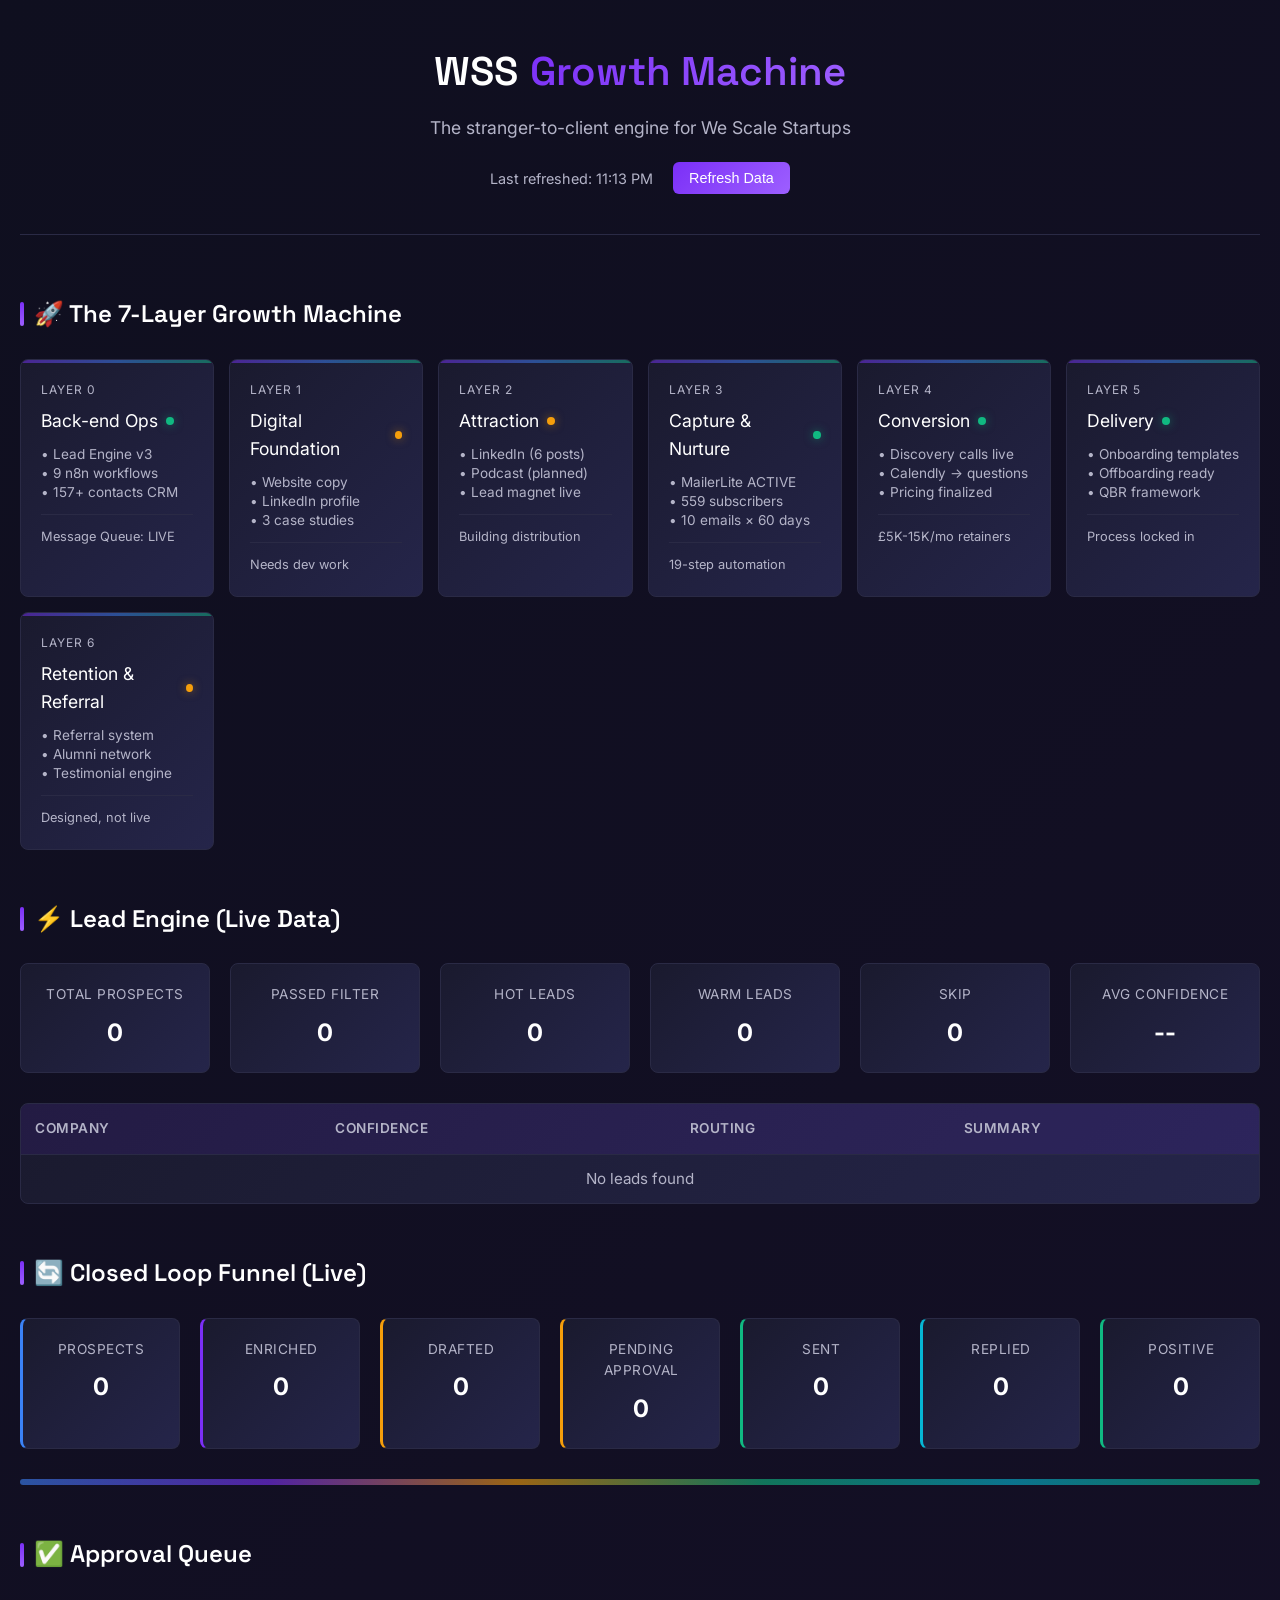
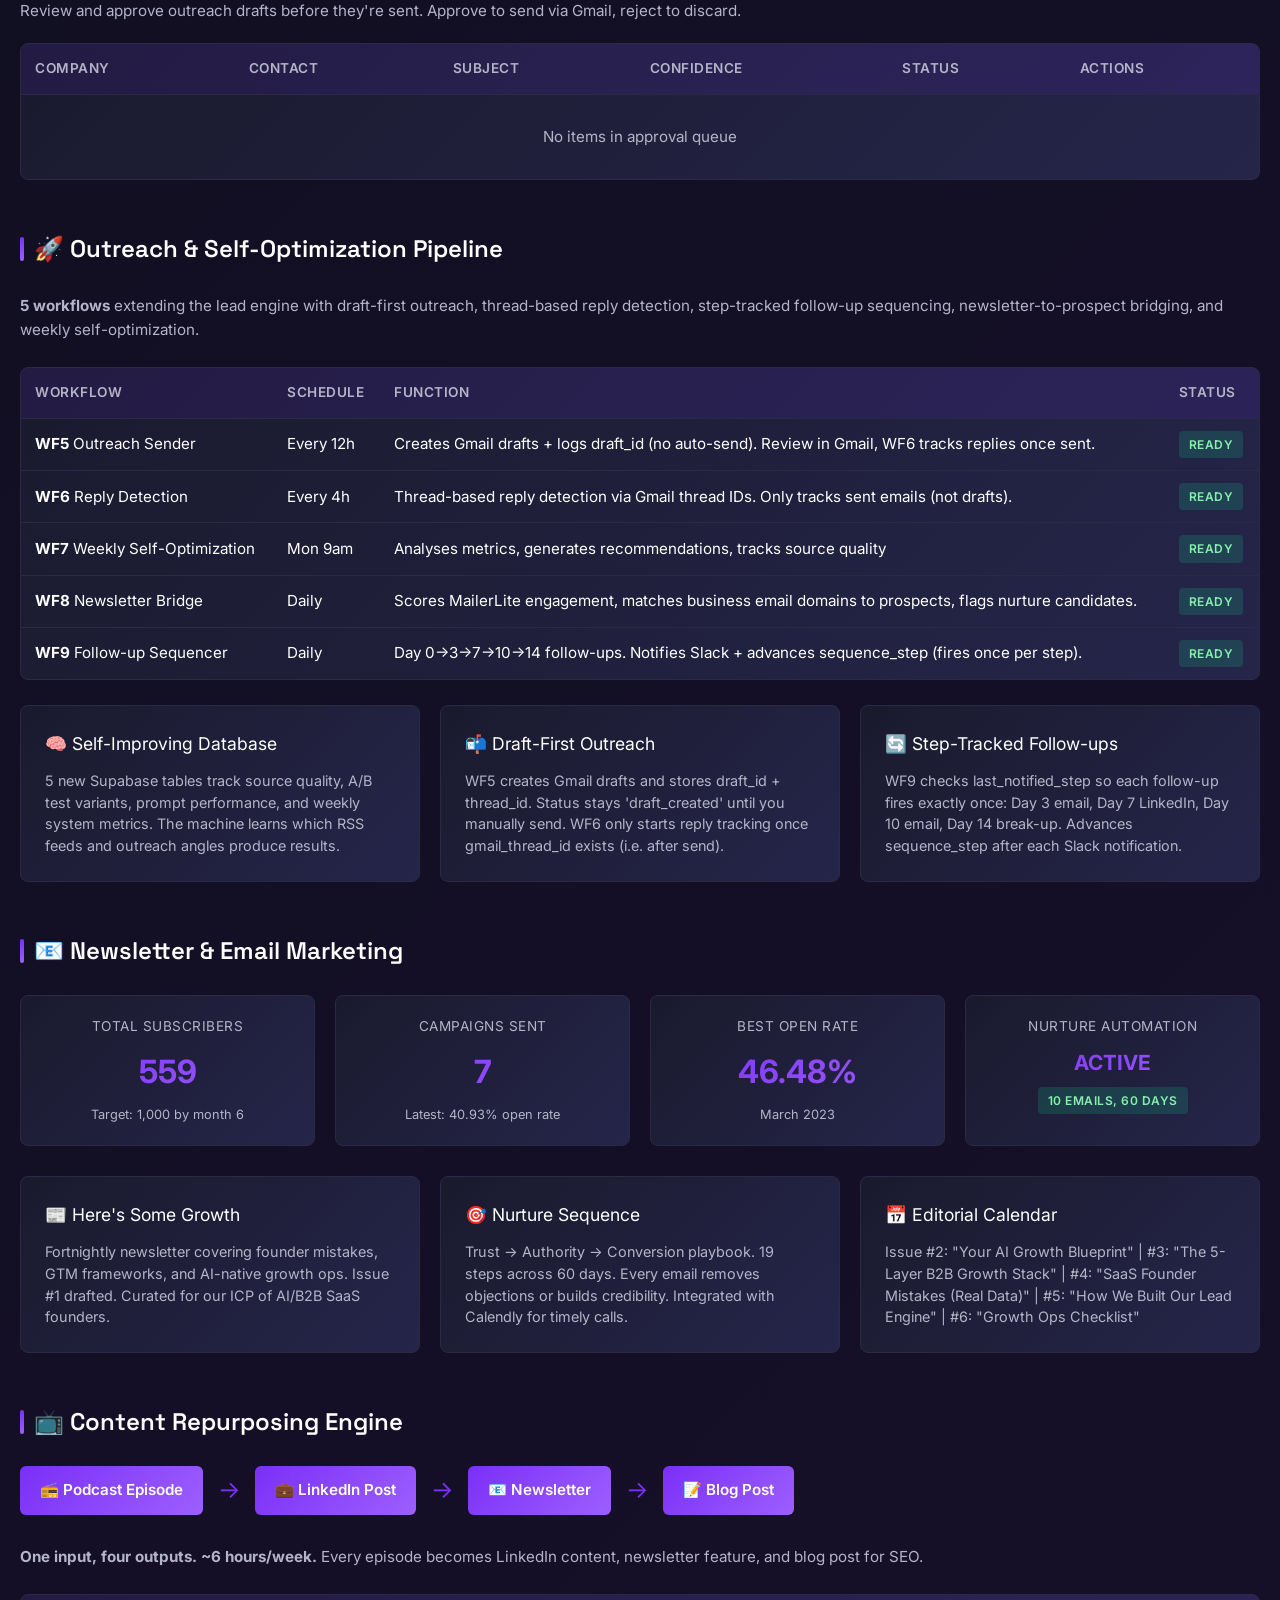
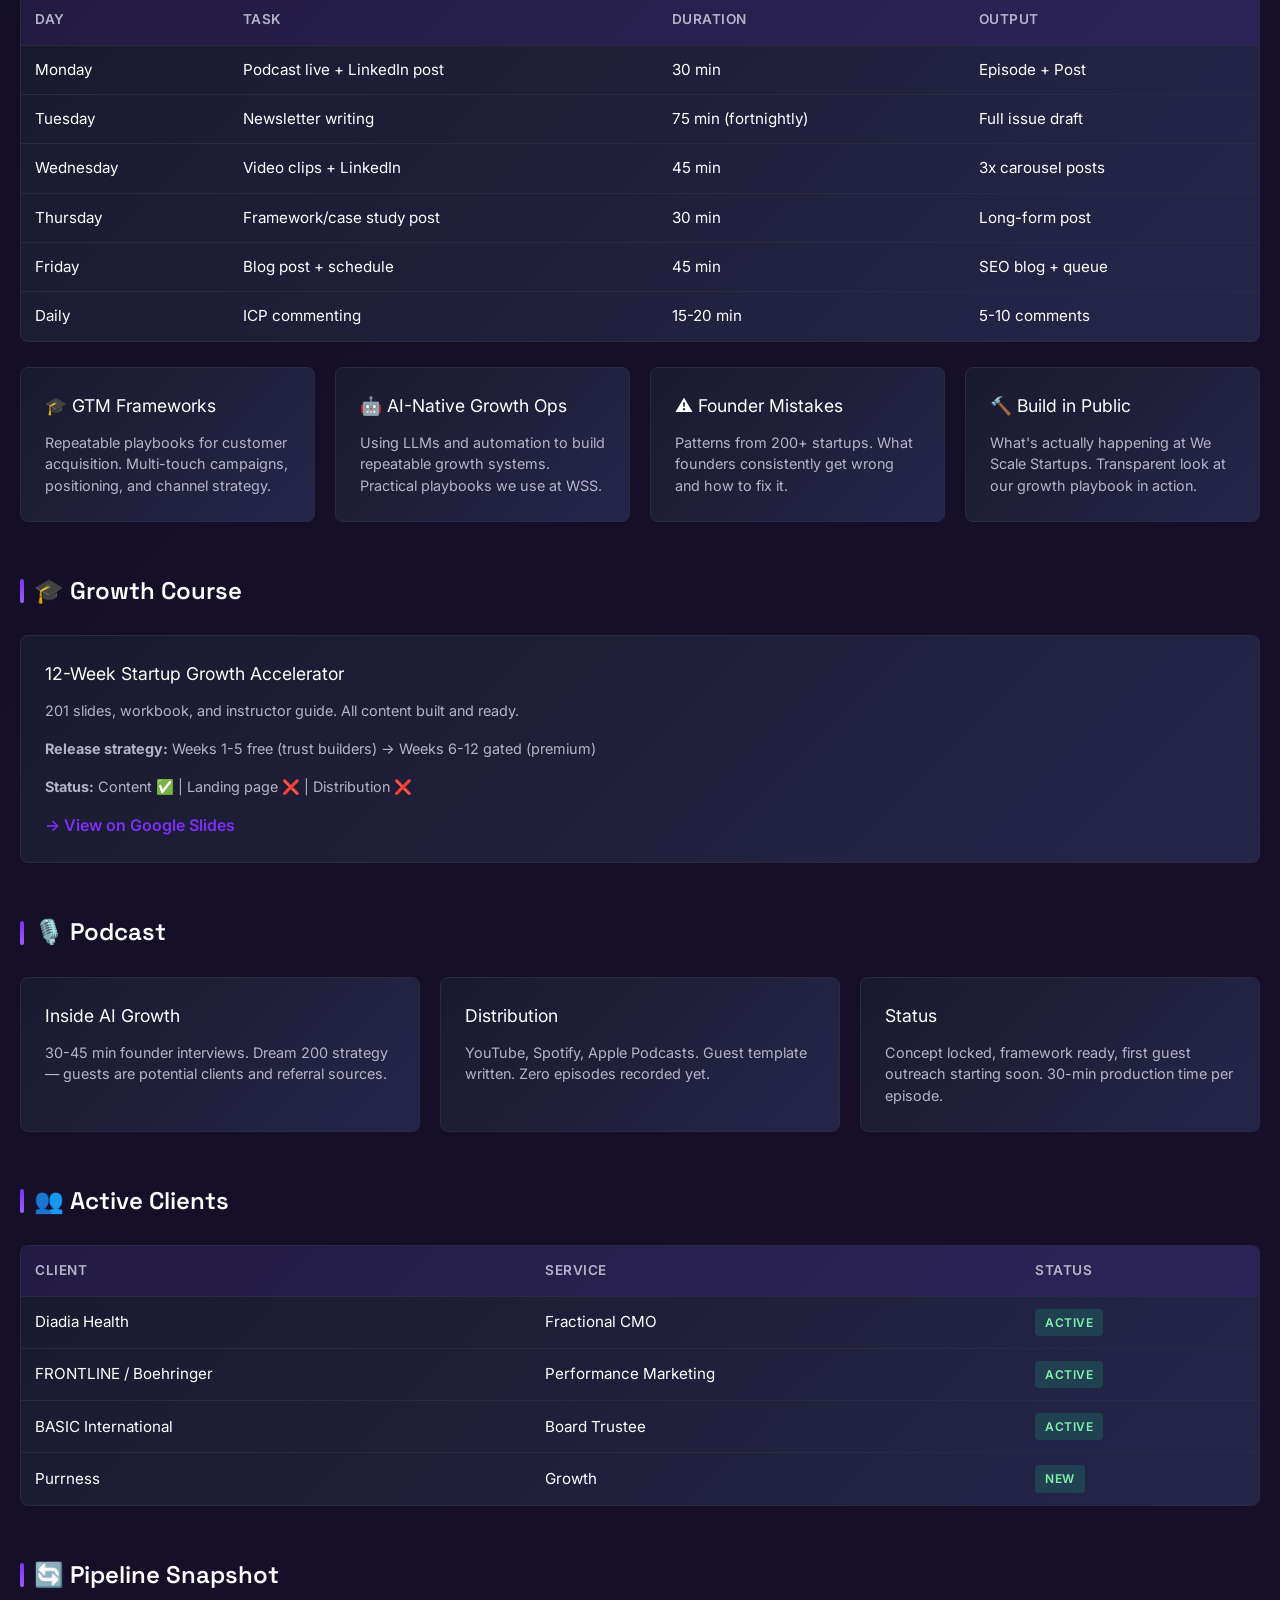
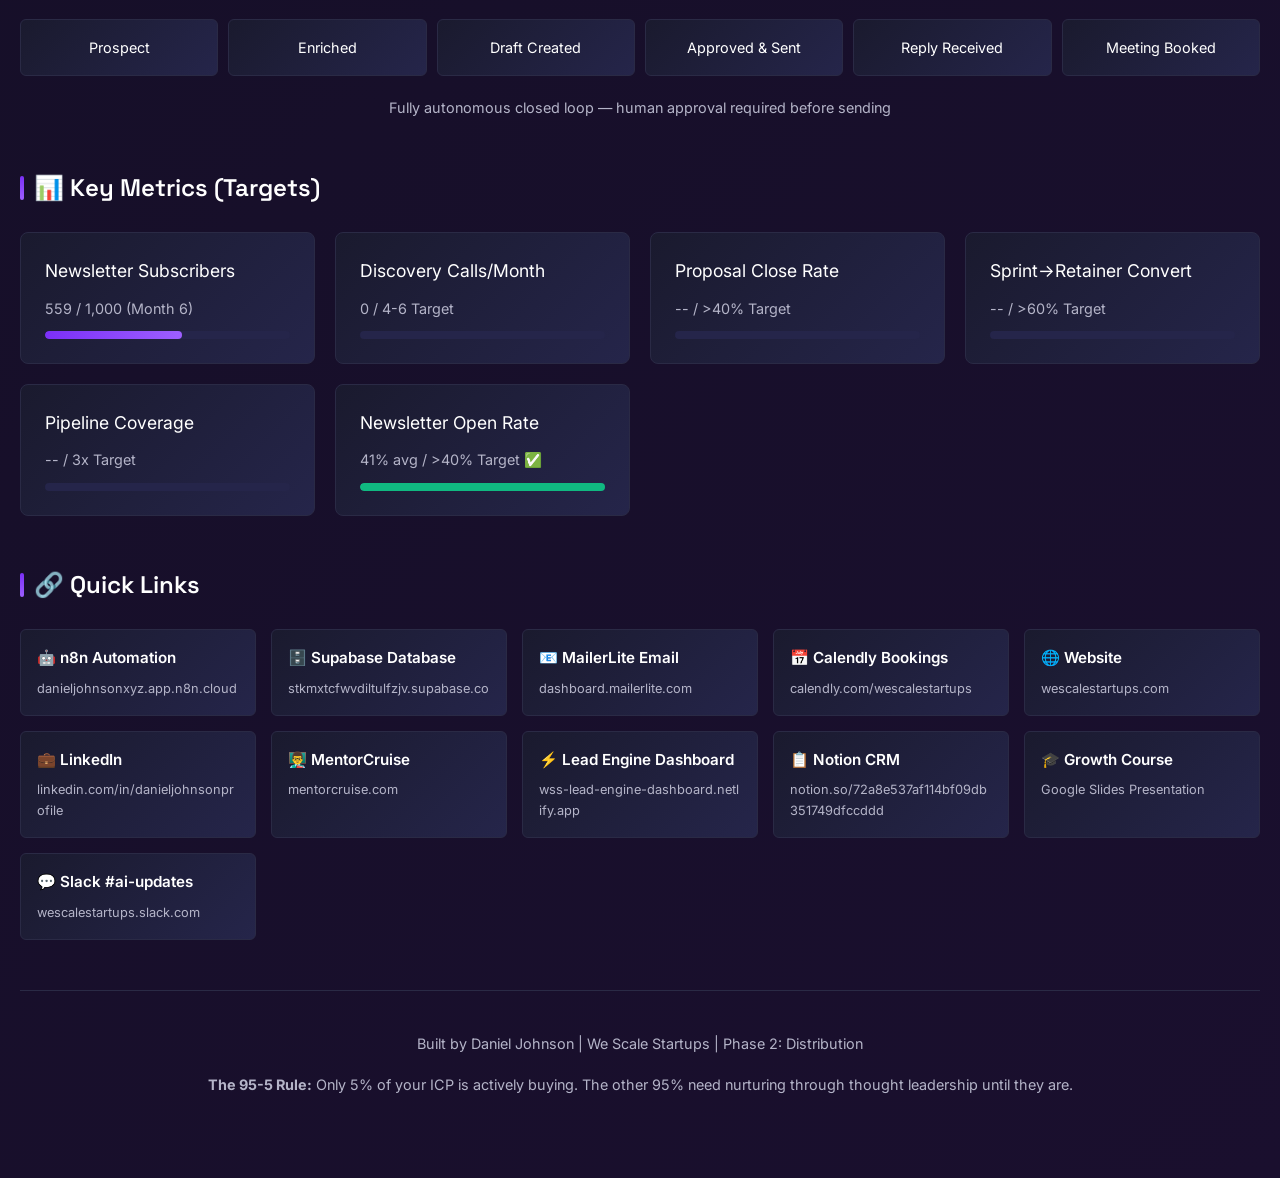
==== wss-growth-machine.html @ 8be6c5e7 "Add closed-loop funnel: approval queue, contact model, reply scoring - New Supabase tables: contacts" ====
<!DOCTYPE html>
<html lang="en">
<head>
    <meta charset="UTF-8">
    <meta name="viewport" content="width=device-width, initial-scale=1.0">
    <title>WSS Growth Machine — Command Center</title>
    <link href="https://fonts.googleapis.com/css2?family=Inter:wght@400;500;600;700&family=Space+Grotesk:wght@500;600;700&display=swap" rel="stylesheet">
    <style>
        * {
            margin: 0;
            padding: 0;
            box-sizing: border-box;
        }

        :root {
            --primary: #7B2FF7;
            --primary-light: #9D5FFF;
            --primary-dark: #5A1FB8;
            --bg-dark: #0F0F1F;
            --bg-secondary: #1A1A2E;
            --bg-tertiary: #25254A;
            --text-primary: #FFFFFF;
            --text-secondary: #B4B4C8;
            --border: #2A2A45;
            --success: #10B981;
            --warning: #F59E0B;
            --error: #EF4444;
            --accent-blue: #3B82F6;
            --accent-emerald: #10B981;
            --accent-cyan: #06B6D4;
        }

        body {
            font-family: 'Inter', sans-serif;
            background: linear-gradient(135deg, var(--bg-dark) 0%, #1a0f2e 100%);
            color: var(--text-primary);
            line-height: 1.6;
            min-height: 100vh;
        }

        h1, h2, h3, h4, h5, h6 {
            font-family: 'Space Grotesk', sans-serif;
            font-weight: 600;
        }

        .container {
            max-width: 1600px;
            margin: 0 auto;
            padding: 40px 20px;
        }

        /* Header */
        .header {
            text-align: center;
            margin-bottom: 60px;
            padding-bottom: 40px;
            border-bottom: 1px solid var(--border);
        }

        .header-title {
            font-size: 2.5rem;
            margin-bottom: 10px;
            display: flex;
            align-items: center;
            justify-content: center;
            gap: 12px;
        }

        .header-title-main {
            color: var(--text-primary);
        }

        .header-title-growth {
            background: linear-gradient(135deg, var(--primary) 0%, var(--primary-light) 100%);
            -webkit-background-clip: text;
            -webkit-text-fill-color: transparent;
            background-clip: text;
            animation: gradientShift 6s ease-in-out infinite;
        }

        @keyframes gradientShift {
            0%, 100% { filter: hue-rotate(0deg); }
            50% { filter: hue-rotate(10deg); }
        }

        .header-subtitle {
            font-size: 1.1rem;
            color: var(--text-secondary);
            margin-bottom: 20px;
        }

        .header-controls {
            display: flex;
            justify-content: center;
            align-items: center;
            gap: 20px;
            font-size: 0.9rem;
        }

        .refresh-timestamp {
            color: var(--text-secondary);
        }

        .refresh-btn {
            background: linear-gradient(135deg, var(--primary) 0%, var(--primary-light) 100%);
            color: white;
            border: none;
            padding: 8px 16px;
            border-radius: 6px;
            cursor: pointer;
            font-size: 0.9rem;
            font-weight: 500;
            transition: all 0.3s ease;
        }

        .refresh-btn:hover {
            transform: translateY(-2px);
            box-shadow: 0 8px 16px rgba(123, 47, 247, 0.3);
        }

        .refresh-btn:disabled {
            opacity: 0.5;
            cursor: not-allowed;
        }

        /* Loader */
        .loader {
            display: inline-block;
            width: 12px;
            height: 12px;
            border: 2px solid var(--primary);
            border-radius: 50%;
            border-top-color: transparent;
            animation: spin 0.8s linear infinite;
        }

        @keyframes spin {
            to { transform: rotate(360deg); }
        }

        /* Sections */
        .section {
            margin-bottom: 50px;
        }

        .section-title {
            font-size: 1.5rem;
            margin-bottom: 25px;
            color: var(--text-primary);
            display: flex;
            align-items: center;
            gap: 10px;
        }

        .section-title::before {
            content: '';
            width: 4px;
            height: 24px;
            background: linear-gradient(180deg, var(--primary) 0%, var(--primary-light) 100%);
            border-radius: 2px;
        }

        /* User Journey */
        .journey-container {
            display: grid;
            grid-template-columns: repeat(auto-fit, minmax(180px, 1fr));
            gap: 15px;
            margin-bottom: 30px;
        }

        .journey-node {
            background: linear-gradient(135deg, var(--bg-secondary) 0%, var(--bg-tertiary) 100%);
            border: 1px solid var(--border);
            border-radius: 8px;
            padding: 20px;
            position: relative;
            transition: all 0.3s ease;
            overflow: hidden;
        }

        .journey-node::before {
            content: '';
            position: absolute;
            top: 0;
            left: 0;
            right: 0;
            height: 3px;
            background: linear-gradient(90deg, var(--primary), var(--accent-blue), var(--accent-emerald));
            opacity: 0.5;
        }

        .journey-node:hover {
            border-color: var(--primary);
            transform: translateY(-4px);
            box-shadow: 0 12px 24px rgba(123, 47, 247, 0.15);
        }

        .journey-layer {
            font-size: 0.75rem;
            color: var(--text-secondary);
            text-transform: uppercase;
            letter-spacing: 1px;
            margin-bottom: 8px;
        }

        .journey-title {
            font-size: 1.1rem;
            margin-bottom: 10px;
            display: flex;
            align-items: center;
            gap: 8px;
        }

        .status-dot {
            width: 8px;
            height: 8px;
            border-radius: 50%;
            animation: pulse 2s ease-in-out infinite;
        }

        .status-dot.green {
            background: var(--success);
            box-shadow: 0 0 10px rgba(16, 185, 129, 0.5);
        }

        .status-dot.yellow {
            background: var(--warning);
            box-shadow: 0 0 10px rgba(245, 158, 11, 0.5);
        }

        .status-dot.red {
            background: var(--error);
            box-shadow: 0 0 10px rgba(239, 68, 68, 0.5);
        }

        @keyframes pulse {
            0%, 100% { opacity: 1; }
            50% { opacity: 0.7; }
        }

        .journey-components {
            font-size: 0.85rem;
            color: var(--text-secondary);
            line-height: 1.4;
        }

        .journey-status {
            font-size: 0.8rem;
            color: var(--text-secondary);
            margin-top: 12px;
            padding-top: 12px;
            border-top: 1px solid var(--border);
        }

        /* Data Grid */
        .data-grid {
            display: grid;
            grid-template-columns: repeat(auto-fit, minmax(180px, 1fr));
            gap: 20px;
            margin-bottom: 30px;
        }

        .data-card {
            background: linear-gradient(135deg, var(--bg-secondary) 0%, var(--bg-tertiary) 100%);
            border: 1px solid var(--border);
            border-radius: 8px;
            padding: 20px;
            text-align: center;
            transition: all 0.3s ease;
        }

        .data-card:hover {
            border-color: var(--primary);
            transform: translateY(-4px);
        }

        .data-label {
            font-size: 0.85rem;
            color: var(--text-secondary);
            text-transform: uppercase;
            letter-spacing: 0.5px;
            margin-bottom: 8px;
        }

        .data-value {
            font-size: 2rem;
            font-weight: 700;
            background: linear-gradient(135deg, var(--primary) 0%, var(--primary-light) 100%);
            -webkit-background-clip: text;
            -webkit-text-fill-color: transparent;
            background-clip: text;
        }

        .data-value.loading {
            -webkit-text-fill-color: unset;
            background: none;
            font-size: 1.5rem;
        }

        .data-subtext {
            font-size: 0.8rem;
            color: var(--text-secondary);
            margin-top: 8px;
        }

        /* Tables */
        .table-wrapper {
            background: linear-gradient(135deg, var(--bg-secondary) 0%, var(--bg-tertiary) 100%);
            border: 1px solid var(--border);
            border-radius: 8px;
            overflow: hidden;
        }

        table {
            width: 100%;
            border-collapse: collapse;
        }

        th {
            background: rgba(123, 47, 247, 0.1);
            padding: 14px;
            text-align: left;
            font-weight: 600;
            font-size: 0.85rem;
            text-transform: uppercase;
            letter-spacing: 0.5px;
            color: var(--text-secondary);
            border-bottom: 1px solid var(--border);
        }

        td {
            padding: 12px 14px;
            border-bottom: 1px solid var(--border);
            font-size: 0.95rem;
        }

        tr:last-child td {
            border-bottom: none;
        }

        tr:hover {
            background: rgba(123, 47, 247, 0.05);
        }

        .badge {
            display: inline-block;
            padding: 4px 10px;
            border-radius: 4px;
            font-size: 0.75rem;
            font-weight: 600;
            text-transform: uppercase;
            letter-spacing: 0.5px;
        }

        .badge.hot {
            background: rgba(239, 68, 68, 0.2);
            color: #FCA5A5;
        }

        .badge.warm {
            background: rgba(245, 158, 11, 0.2);
            color: #FDE047;
        }

        .badge.skip {
            background: rgba(107, 114, 128, 0.2);
            color: #D1D5DB;
        }

        .badge.active {
            background: rgba(16, 185, 129, 0.2);
            color: #86EFAC;
        }

        /* Cards Grid */
        .cards-grid {
            display: grid;
            grid-template-columns: repeat(auto-fit, minmax(240px, 1fr));
            gap: 20px;
        }

        .card {
            background: linear-gradient(135deg, var(--bg-secondary) 0%, var(--bg-tertiary) 100%);
            border: 1px solid var(--border);
            border-radius: 8px;
            padding: 24px;
            transition: all 0.3s ease;
        }

        .card:hover {
            border-color: var(--primary);
            transform: translateY(-4px);
            box-shadow: 0 12px 24px rgba(123, 47, 247, 0.15);
        }

        .card-title {
            font-size: 1.1rem;
            margin-bottom: 12px;
            color: var(--text-primary);
        }

        .card-description {
            font-size: 0.9rem;
            color: var(--text-secondary);
            line-height: 1.5;
        }

        /* Content Repurposing */
        .repurpose-flow {
            display: flex;
            align-items: center;
            gap: 15px;
            margin-bottom: 30px;
            flex-wrap: wrap;
        }

        .flow-item {
            background: linear-gradient(135deg, var(--primary) 0%, var(--primary-light) 100%);
            color: white;
            padding: 12px 20px;
            border-radius: 6px;
            font-weight: 600;
            font-size: 0.95rem;
        }

        .flow-arrow {
            font-size: 1.5rem;
            color: var(--primary);
        }

        /* Progress Bar */
        .progress-bar {
            width: 100%;
            height: 8px;
            background: var(--bg-tertiary);
            border-radius: 4px;
            overflow: hidden;
            margin-top: 8px;
        }

        .progress-fill {
            height: 100%;
            background: linear-gradient(90deg, var(--primary) 0%, var(--primary-light) 100%);
            transition: width 0.3s ease;
            border-radius: 4px;
        }

        /* Pipeline */
        .pipeline {
            display: flex;
            gap: 10px;
            flex-wrap: wrap;
        }

        .pipeline-stage {
            flex: 1;
            min-width: 120px;
            background: linear-gradient(135deg, var(--bg-secondary) 0%, var(--bg-tertiary) 100%);
            border: 1px solid var(--border);
            border-radius: 6px;
            padding: 16px 12px;
            text-align: center;
            font-size: 0.9rem;
        }

        .pipeline-stage.empty {
            color: var(--text-secondary);
        }

        .pipeline-stage.active {
            border-color: var(--primary);
            background: linear-gradient(135deg, rgba(123, 47, 247, 0.1) 0%, rgba(157, 95, 255, 0.05) 100%);
        }

        /* Links Grid */
        .links-grid {
            display: grid;
            grid-template-columns: repeat(auto-fit, minmax(200px, 1fr));
            gap: 15px;
        }

        .link-card {
            background: linear-gradient(135deg, var(--bg-secondary) 0%, var(--bg-tertiary) 100%);
            border: 1px solid var(--border);
            border-radius: 6px;
            padding: 16px;
            text-decoration: none;
            color: var(--text-primary);
            transition: all 0.3s ease;
            display: flex;
            flex-direction: column;
            gap: 8px;
        }

        .link-card:hover {
            border-color: var(--primary);
            transform: translateY(-2px);
            box-shadow: 0 8px 16px rgba(123, 47, 247, 0.15);
        }

        .link-title {
            font-weight: 600;
            font-size: 0.95rem;
            color: var(--text-primary);
        }

        .link-url {
            font-size: 0.8rem;
            color: var(--text-secondary);
            word-break: break-all;
        }

        /* Footer */
        .footer {
            text-align: center;
            padding: 40px 20px;
            border-top: 1px solid var(--border);
            color: var(--text-secondary);
            font-size: 0.9rem;
            line-height: 1.8;
        }

        /* Responsive */
        @media (max-width: 768px) {
            .header-title {
                font-size: 1.8rem;
                flex-direction: column;
            }

            .journey-container {
                grid-template-columns: repeat(2, 1fr);
            }

            .header-controls {
                flex-direction: column;
                gap: 10px;
            }
        }

        /* Print */
        @media print {
            body {
                background: white;
                color: #000;
            }

            .refresh-btn {
                display: none;
            }

            .journey-node, .data-card, .card, .link-card, .table-wrapper {
                break-inside: avoid;
            }
        }
    </style>
</head>
<body>
    <div class="container">
        <!-- Header -->
        <div class="header">
            <h1 class="header-title">
                <span class="header-title-main">WSS</span>
                <span class="header-title-growth">Growth Machine</span>
            </h1>
            <p class="header-subtitle">The stranger-to-client engine for We Scale Startups</p>
            <div class="header-controls">
                <span class="refresh-timestamp">Last refreshed: <span id="lastRefresh">--:--</span></span>
                <button class="refresh-btn" onclick="refreshData()" id="refreshBtn">
                    <span id="refreshText">Refresh Data</span>
                </button>
            </div>
        </div>

        <!-- User Journey -->
        <div class="section">
            <h2 class="section-title">🚀 The 7-Layer Growth Machine</h2>
            <div class="journey-container">
                <div class="journey-node">
                    <div class="journey-layer">Layer 0</div>
                    <div class="journey-title">
                        Back-end Ops
                        <span class="status-dot green"></span>
                    </div>
                    <div class="journey-components">
                        • Lead Engine v3<br>
                        • 9 n8n workflows<br>
                        • 157+ contacts CRM
                    </div>
                    <div class="journey-status">Message Queue: LIVE</div>
                </div>

                <div class="journey-node">
                    <div class="journey-layer">Layer 1</div>
                    <div class="journey-title">
                        Digital Foundation
                        <span class="status-dot yellow"></span>
                    </div>
                    <div class="journey-components">
                        • Website copy<br>
                        • LinkedIn profile<br>
                        • 3 case studies
                    </div>
                    <div class="journey-status">Needs dev work</div>
                </div>

                <div class="journey-node">
                    <div class="journey-layer">Layer 2</div>
                    <div class="journey-title">
                        Attraction
                        <span class="status-dot yellow"></span>
                    </div>
                    <div class="journey-components">
                        • LinkedIn (6 posts)<br>
                        • Podcast (planned)<br>
                        • Lead magnet live
                    </div>
                    <div class="journey-status">Building distribution</div>
                </div>

                <div class="journey-node">
                    <div class="journey-layer">Layer 3</div>
                    <div class="journey-title">
                        Capture & Nurture
                        <span class="status-dot green"></span>
                    </div>
                    <div class="journey-components">
                        • MailerLite ACTIVE<br>
                        • 559 subscribers<br>
                        • 10 emails × 60 days
                    </div>
                    <div class="journey-status">19-step automation</div>
                </div>

                <div class="journey-node">
                    <div class="journey-layer">Layer 4</div>
                    <div class="journey-title">
                        Conversion
                        <span class="status-dot green"></span>
                    </div>
                    <div class="journey-components">
                        • Discovery calls live<br>
                        • Calendly → questions<br>
                        • Pricing finalized
                    </div>
                    <div class="journey-status">£5K-15K/mo retainers</div>
                </div>

                <div class="journey-node">
                    <div class="journey-layer">Layer 5</div>
                    <div class="journey-title">
                        Delivery
                        <span class="status-dot green"></span>
                    </div>
                    <div class="journey-components">
                        • Onboarding templates<br>
                        • Offboarding ready<br>
                        • QBR framework
                    </div>
                    <div class="journey-status">Process locked in</div>
                </div>

                <div class="journey-node">
                    <div class="journey-layer">Layer 6</div>
                    <div class="journey-title">
                        Retention & Referral
                        <span class="status-dot yellow"></span>
                    </div>
                    <div class="journey-components">
                        • Referral system<br>
                        • Alumni network<br>
                        • Testimonial engine
                    </div>
                    <div class="journey-status">Designed, not live</div>
                </div>
            </div>
        </div>

        <!-- Lead Engine -->
        <div class="section">
            <h2 class="section-title">⚡ Lead Engine (Live Data)</h2>
            <div class="data-grid">
                <div class="data-card">
                    <div class="data-label">Total Prospects</div>
                    <div class="data-value loading" id="totalProspects"><span class="loader"></span></div>
                </div>
                <div class="data-card">
                    <div class="data-label">Passed Filter</div>
                    <div class="data-value loading" id="passedFilter"><span class="loader"></span></div>
                </div>
                <div class="data-card">
                    <div class="data-label">Hot Leads</div>
                    <div class="data-value loading" id="hotLeads"><span class="loader"></span></div>
                </div>
                <div class="data-card">
                    <div class="data-label">Warm Leads</div>
                    <div class="data-value loading" id="warmLeads"><span class="loader"></span></div>
                </div>
                <div class="data-card">
                    <div class="data-label">Skip</div>
                    <div class="data-value loading" id="skipLeads"><span class="loader"></span></div>
                </div>
                <div class="data-card">
                    <div class="data-label">Avg Confidence</div>
                    <div class="data-value loading" id="avgConfidence"><span class="loader"></span></div>
                </div>
            </div>

            <div class="table-wrapper">
                <table>
                    <thead>
                        <tr>
                            <th>Company</th>
                            <th>Confidence</th>
                            <th>Routing</th>
                            <th>Summary</th>
                        </tr>
                    </thead>
                    <tbody id="leadsTable">
                        <tr><td colspan="4" style="text-align: center; padding: 30px;"><span class="loader"></span> Loading leads...</td></tr>
                    </tbody>
                </table>
            </div>
        </div>

        <!-- Closed Loop Funnel -->
        <div class="section">
            <h2 class="section-title">🔄 Closed Loop Funnel (Live)</h2>
            <div class="data-grid" style="grid-template-columns: repeat(7, 1fr);">
                <div class="data-card" style="border-left: 3px solid var(--accent-blue);">
                    <div class="data-label">Prospects</div>
                    <div class="data-value loading" id="funnelProspects"><span class="loader"></span></div>
                </div>
                <div class="data-card" style="border-left: 3px solid var(--primary);">
                    <div class="data-label">Enriched</div>
                    <div class="data-value loading" id="funnelEnriched"><span class="loader"></span></div>
                </div>
                <div class="data-card" style="border-left: 3px solid var(--warning);">
                    <div class="data-label">Drafted</div>
                    <div class="data-value loading" id="funnelDrafted"><span class="loader"></span></div>
                </div>
                <div class="data-card" style="border-left: 3px solid #F59E0B;">
                    <div class="data-label">Pending Approval</div>
                    <div class="data-value loading" id="funnelPending"><span class="loader"></span></div>
                </div>
                <div class="data-card" style="border-left: 3px solid var(--success);">
                    <div class="data-label">Sent</div>
                    <div class="data-value loading" id="funnelSent"><span class="loader"></span></div>
                </div>
                <div class="data-card" style="border-left: 3px solid var(--accent-cyan);">
                    <div class="data-label">Replied</div>
                    <div class="data-value loading" id="funnelReplied"><span class="loader"></span></div>
                </div>
                <div class="data-card" style="border-left: 3px solid #10B981;">
                    <div class="data-label">Positive</div>
                    <div class="data-value loading" id="funnelPositive"><span class="loader"></span></div>
                </div>
            </div>
            <div style="display: flex; align-items: center; justify-content: center; gap: 8px; margin-top: 16px;">
                <div style="height: 6px; flex: 1; background: linear-gradient(90deg, var(--accent-blue), var(--primary), var(--warning), var(--success), var(--accent-cyan), #10B981); border-radius: 3px; opacity: 0.6;"></div>
            </div>
        </div>

        <!-- Approval Queue -->
        <div class="section">
            <h2 class="section-title">✅ Approval Queue</h2>
            <p style="color: var(--text-secondary); font-size: 0.95rem; margin-bottom: 20px;">
                Review and approve outreach drafts before they're sent. Approve to send via Gmail, reject to discard.
            </p>
            <div class="table-wrapper">
                <table>
                    <thead>
                        <tr>
                            <th>Company</th>
                            <th>Contact</th>
                            <th>Subject</th>
                            <th>Confidence</th>
                            <th>Status</th>
                            <th>Actions</th>
                        </tr>
                    </thead>
                    <tbody id="approvalTable">
                        <tr><td colspan="6" style="text-align: center; padding: 30px;"><span class="loader"></span> Loading approval queue...</td></tr>
                    </tbody>
                </table>
            </div>
            <!-- Email Preview Modal -->
            <div id="emailModal" style="display:none; position:fixed; top:0; left:0; width:100%; height:100%; background:rgba(0,0,0,0.8); z-index:1000; align-items:center; justify-content:center;">
                <div style="background:var(--bg-secondary); border:1px solid var(--border); border-radius:12px; padding:30px; max-width:700px; width:90%; max-height:80vh; overflow-y:auto;">
                    <div style="display:flex; justify-content:space-between; align-items:center; margin-bottom:20px;">
                        <h3 style="font-family:'Space Grotesk',sans-serif;" id="modalTitle">Email Preview</h3>
                        <button onclick="closeModal()" style="background:none; border:none; color:var(--text-secondary); font-size:1.5rem; cursor:pointer;">&times;</button>
                    </div>
                    <div style="margin-bottom:12px;">
                        <span style="color:var(--text-secondary);">To:</span> <span id="modalTo" style="color:var(--text-primary);"></span>
                    </div>
                    <div style="margin-bottom:12px;">
                        <span style="color:var(--text-secondary);">Subject:</span> <span id="modalSubject" style="color:var(--text-primary); font-weight:600;"></span>
                    </div>
                    <div style="background:var(--bg-tertiary); border-radius:8px; padding:20px; white-space:pre-wrap; line-height:1.7; color:var(--text-primary); font-size:0.95rem;" id="modalBody"></div>
                    <div style="display:flex; gap:12px; margin-top:24px; justify-content:flex-end;">
                        <button onclick="handleApproval(currentApprovalId, 'reject')" style="padding:10px 24px; background:var(--error); color:white; border:none; border-radius:8px; cursor:pointer; font-weight:600;">❌ Reject</button>
                        <button onclick="handleApproval(currentApprovalId, 'approve')" style="padding:10px 24px; background:var(--success); color:white; border:none; border-radius:8px; cursor:pointer; font-weight:600;">✅ Approve & Send</button>
                    </div>
                </div>
            </div>
        </div>

        <!-- Outreach & Self-Optimization Pipeline -->
        <div class="section">
            <h2 class="section-title">🚀 Outreach & Self-Optimization Pipeline</h2>
            <p style="color: var(--text-secondary); font-size: 0.95rem; margin-bottom: 25px;">
                <strong>5 workflows</strong> extending the lead engine with draft-first outreach, thread-based reply detection, step-tracked follow-up sequencing, newsletter-to-prospect bridging, and weekly self-optimization.
            </p>
            <div class="table-wrapper">
                <table>
                    <thead>
                        <tr>
                            <th>Workflow</th>
                            <th>Schedule</th>
                            <th>Function</th>
                            <th>Status</th>
                        </tr>
                    </thead>
                    <tbody>
                        <tr>
                            <td><strong>WF5</strong> Outreach Sender</td>
                            <td>Every 12h</td>
                            <td>Creates Gmail drafts + logs draft_id (no auto-send). Review in Gmail, WF6 tracks replies once sent.</td>
                            <td><span class="badge active">READY</span></td>
                        </tr>
                        <tr>
                            <td><strong>WF6</strong> Reply Detection</td>
                            <td>Every 4h</td>
                            <td>Thread-based reply detection via Gmail thread IDs. Only tracks sent emails (not drafts).</td>
                            <td><span class="badge active">READY</span></td>
                        </tr>
                        <tr>
                            <td><strong>WF7</strong> Weekly Self-Optimization</td>
                            <td>Mon 9am</td>
                            <td>Analyses metrics, generates recommendations, tracks source quality</td>
                            <td><span class="badge active">READY</span></td>
                        </tr>
                        <tr>
                            <td><strong>WF8</strong> Newsletter Bridge</td>
                            <td>Daily</td>
                            <td>Scores MailerLite engagement, matches business email domains to prospects, flags nurture candidates.</td>
                            <td><span class="badge active">READY</span></td>
                        </tr>
                        <tr>
                            <td><strong>WF9</strong> Follow-up Sequencer</td>
                            <td>Daily</td>
                            <td>Day 0→3→7→10→14 follow-ups. Notifies Slack + advances sequence_step (fires once per step).</td>
                            <td><span class="badge active">READY</span></td>
                        </tr>
                    </tbody>
                </table>
            </div>

            <div class="cards-grid" style="margin-top: 25px;">
                <div class="card">
                    <div class="card-title">🧠 Self-Improving Database</div>
                    <div class="card-description">
                        5 new Supabase tables track source quality, A/B test variants, prompt performance, and weekly system metrics. The machine learns which RSS feeds and outreach angles produce results.
                    </div>
                </div>
                <div class="card">
                    <div class="card-title">📬 Draft-First Outreach</div>
                    <div class="card-description">
                        WF5 creates Gmail drafts and stores draft_id + thread_id. Status stays 'draft_created' until you manually send. WF6 only starts reply tracking once gmail_thread_id exists (i.e. after send).
                    </div>
                </div>
                <div class="card">
                    <div class="card-title">🔄 Step-Tracked Follow-ups</div>
                    <div class="card-description">
                        WF9 checks last_notified_step so each follow-up fires exactly once: Day 3 email, Day 7 LinkedIn, Day 10 email, Day 14 break-up. Advances sequence_step after each Slack notification.
                    </div>
                </div>
            </div>
        </div>

        <!-- Newsletter & Email Marketing -->
        <div class="section">
            <h2 class="section-title">📧 Newsletter & Email Marketing</h2>
            <div class="data-grid">
                <div class="data-card">
                    <div class="data-label">Total Subscribers</div>
                    <div class="data-value">559</div>
                    <div class="data-subtext">Target: 1,000 by month 6</div>
                </div>
                <div class="data-card">
                    <div class="data-label">Campaigns Sent</div>
                    <div class="data-value">7</div>
                    <div class="data-subtext">Latest: 40.93% open rate</div>
                </div>
                <div class="data-card">
                    <div class="data-label">Best Open Rate</div>
                    <div class="data-value">46.48%</div>
                    <div class="data-subtext">March 2023</div>
                </div>
                <div class="data-card">
                    <div class="data-label">Nurture Automation</div>
                    <div class="data-value" style="font-size: 1.3rem;">ACTIVE</div>
                    <div class="data-subtext"><span class="badge active">10 emails, 60 days</span></div>
                </div>
            </div>

            <div class="cards-grid" style="margin-top: 25px;">
                <div class="card">
                    <div class="card-title">📰 Here's Some Growth</div>
                    <div class="card-description">
                        Fortnightly newsletter covering founder mistakes, GTM frameworks, and AI-native growth ops. Issue #1 drafted. Curated for our ICP of AI/B2B SaaS founders.
                    </div>
                </div>
                <div class="card">
                    <div class="card-title">🎯 Nurture Sequence</div>
                    <div class="card-description">
                        Trust → Authority → Conversion playbook. 19 steps across 60 days. Every email removes objections or builds credibility. Integrated with Calendly for timely calls.
                    </div>
                </div>
                <div class="card">
                    <div class="card-title">📅 Editorial Calendar</div>
                    <div class="card-description">
                        Issue #2: "Your AI Growth Blueprint" | #3: "The 5-Layer B2B Growth Stack" | #4: "SaaS Founder Mistakes (Real Data)" | #5: "How We Built Our Lead Engine" | #6: "Growth Ops Checklist"
                    </div>
                </div>
            </div>
        </div>

        <!-- Content Engine -->
        <div class="section">
            <h2 class="section-title">📺 Content Repurposing Engine</h2>
            <div class="repurpose-flow">
                <div class="flow-item">📻 Podcast Episode</div>
                <div class="flow-arrow">→</div>
                <div class="flow-item">💼 LinkedIn Post</div>
                <div class="flow-arrow">→</div>
                <div class="flow-item">📧 Newsletter</div>
                <div class="flow-arrow">→</div>
                <div class="flow-item">📝 Blog Post</div>
            </div>
            <p style="color: var(--text-secondary); font-size: 0.95rem; margin-bottom: 25px;">
                <strong>One input, four outputs. ~6 hours/week.</strong> Every episode becomes LinkedIn content, newsletter feature, and blog post for SEO.
            </p>

            <div class="table-wrapper">
                <table>
                    <thead>
                        <tr>
                            <th>Day</th>
                            <th>Task</th>
                            <th>Duration</th>
                            <th>Output</th>
                        </tr>
                    </thead>
                    <tbody>
                        <tr>
                            <td>Monday</td>
                            <td>Podcast live + LinkedIn post</td>
                            <td>30 min</td>
                            <td>Episode + Post</td>
                        </tr>
                        <tr>
                            <td>Tuesday</td>
                            <td>Newsletter writing</td>
                            <td>75 min (fortnightly)</td>
                            <td>Full issue draft</td>
                        </tr>
                        <tr>
                            <td>Wednesday</td>
                            <td>Video clips + LinkedIn</td>
                            <td>45 min</td>
                            <td>3x carousel posts</td>
                        </tr>
                        <tr>
                            <td>Thursday</td>
                            <td>Framework/case study post</td>
                            <td>30 min</td>
                            <td>Long-form post</td>
                        </tr>
                        <tr>
                            <td>Friday</td>
                            <td>Blog post + schedule</td>
                            <td>45 min</td>
                            <td>SEO blog + queue</td>
                        </tr>
                        <tr>
                            <td>Daily</td>
                            <td>ICP commenting</td>
                            <td>15-20 min</td>
                            <td>5-10 comments</td>
                        </tr>
                    </tbody>
                </table>
            </div>

            <div class="cards-grid" style="margin-top: 25px;">
                <div class="card">
                    <div class="card-title">🎓 GTM Frameworks</div>
                    <div class="card-description">Repeatable playbooks for customer acquisition. Multi-touch campaigns, positioning, and channel strategy.</div>
                </div>
                <div class="card">
                    <div class="card-title">🤖 AI-Native Growth Ops</div>
                    <div class="card-description">Using LLMs and automation to build repeatable growth systems. Practical playbooks we use at WSS.</div>
                </div>
                <div class="card">
                    <div class="card-title">⚠️ Founder Mistakes</div>
                    <div class="card-description">Patterns from 200+ startups. What founders consistently get wrong and how to fix it.</div>
                </div>
                <div class="card">
                    <div class="card-title">🔨 Build in Public</div>
                    <div class="card-description">What's actually happening at We Scale Startups. Transparent look at our growth playbook in action.</div>
                </div>
            </div>
        </div>

        <!-- Growth Course -->
        <div class="section">
            <h2 class="section-title">🎓 Growth Course</h2>
            <div class="cards-grid">
                <div class="card" style="grid-column: span 2;">
                    <div class="card-title">12-Week Startup Growth Accelerator</div>
                    <div class="card-description" style="margin-bottom: 15px;">
                        201 slides, workbook, and instructor guide. All content built and ready.
                    </div>
                    <p style="font-size: 0.9rem; color: var(--text-secondary); margin-bottom: 15px;">
                        <strong>Release strategy:</strong> Weeks 1-5 free (trust builders) → Weeks 6-12 gated (premium)
                    </p>
                    <p style="font-size: 0.9rem; color: var(--text-secondary); margin-bottom: 15px;">
                        <strong>Status:</strong> Content ✅ | Landing page ❌ | Distribution ❌
                    </p>
                    <a href="https://docs.google.com/presentation/d/1oONhRGUFYXJoqhrI7C1VwaCaKZUzP_7qQh4Vbd-Zv5Y" target="_blank" style="color: var(--primary); text-decoration: none; font-weight: 600;">
                        → View on Google Slides
                    </a>
                </div>
            </div>
        </div>

        <!-- Podcast -->
        <div class="section">
            <h2 class="section-title">🎙️ Podcast</h2>
            <div class="cards-grid">
                <div class="card">
                    <div class="card-title">Inside AI Growth</div>
                    <div class="card-description">
                        30-45 min founder interviews. Dream 200 strategy — guests are potential clients and referral sources.
                    </div>
                </div>
                <div class="card">
                    <div class="card-title">Distribution</div>
                    <div class="card-description">
                        YouTube, Spotify, Apple Podcasts. Guest template written. Zero episodes recorded yet.
                    </div>
                </div>
                <div class="card">
                    <div class="card-title">Status</div>
                    <div class="card-description">
                        Concept locked, framework ready, first guest outreach starting soon. 30-min production time per episode.
                    </div>
                </div>
            </div>
        </div>

        <!-- Active Clients -->
        <div class="section">
            <h2 class="section-title">👥 Active Clients</h2>
            <div class="table-wrapper">
                <table>
                    <thead>
                        <tr>
                            <th>Client</th>
                            <th>Service</th>
                            <th>Status</th>
                        </tr>
                    </thead>
                    <tbody>
                        <tr>
                            <td>Diadia Health</td>
                            <td>Fractional CMO</td>
                            <td><span class="badge active">Active</span></td>
                        </tr>
                        <tr>
                            <td>FRONTLINE / Boehringer</td>
                            <td>Performance Marketing</td>
                            <td><span class="badge active">Active</span></td>
                        </tr>
                        <tr>
                            <td>BASIC International</td>
                            <td>Board Trustee</td>
                            <td><span class="badge active">Active</span></td>
                        </tr>
                        <tr>
                            <td>Purrness</td>
                            <td>Growth</td>
                            <td><span class="badge active">New</span></td>
                        </tr>
                    </tbody>
                </table>
            </div>
        </div>

        <!-- Pipeline -->
        <div class="section">
            <h2 class="section-title">🔄 Pipeline Snapshot</h2>
            <div class="pipeline">
                <div class="pipeline-stage">Prospect</div>
                <div class="pipeline-stage">Enriched</div>
                <div class="pipeline-stage">Draft Created</div>
                <div class="pipeline-stage">Approved & Sent</div>
                <div class="pipeline-stage">Reply Received</div>
                <div class="pipeline-stage">Meeting Booked</div>
            </div>
            <p style="color: var(--text-secondary); font-size: 0.9rem; margin-top: 20px; text-align: center;">
                Fully autonomous closed loop — human approval required before sending
            </p>
        </div>

        <!-- Key Metrics -->
        <div class="section">
            <h2 class="section-title">📊 Key Metrics (Targets)</h2>
            <div class="cards-grid">
                <div class="card">
                    <div class="card-title">Newsletter Subscribers</div>
                    <div class="card-description" style="margin-bottom: 12px;">559 / 1,000 (Month 6)</div>
                    <div class="progress-bar">
                        <div class="progress-fill" style="width: 55.9%;"></div>
                    </div>
                </div>
                <div class="card">
                    <div class="card-title">Discovery Calls/Month</div>
                    <div class="card-description" style="margin-bottom: 12px;">0 / 4-6 Target</div>
                    <div class="progress-bar">
                        <div class="progress-fill" style="width: 0%;"></div>
                    </div>
                </div>
                <div class="card">
                    <div class="card-title">Proposal Close Rate</div>
                    <div class="card-description" style="margin-bottom: 12px;">-- / >40% Target</div>
                    <div class="progress-bar">
                        <div class="progress-fill" style="width: 0%;"></div>
                    </div>
                </div>
                <div class="card">
                    <div class="card-title">Sprint→Retainer Convert</div>
                    <div class="card-description" style="margin-bottom: 12px;">-- / >60% Target</div>
                    <div class="progress-bar">
                        <div class="progress-fill" style="width: 0%;"></div>
                    </div>
                </div>
                <div class="card">
                    <div class="card-title">Pipeline Coverage</div>
                    <div class="card-description" style="margin-bottom: 12px;">-- / 3x Target</div>
                    <div class="progress-bar">
                        <div class="progress-fill" style="width: 0%;"></div>
                    </div>
                </div>
                <div class="card">
                    <div class="card-title">Newsletter Open Rate</div>
                    <div class="card-description" style="margin-bottom: 12px;">41% avg / >40% Target ✅</div>
                    <div class="progress-bar">
                        <div class="progress-fill" style="width: 102.5%; background: var(--success);"></div>
                    </div>
                </div>
            </div>
        </div>

        <!-- Quick Links -->
        <div class="section">
            <h2 class="section-title">🔗 Quick Links</h2>
            <div class="links-grid">
                <a href="https://danieljohnsonxyz.app.n8n.cloud" target="_blank" class="link-card">
                    <div class="link-title">🤖 n8n Automation</div>
                    <div class="link-url">danieljohnsonxyz.app.n8n.cloud</div>
                </a>
                <a href="https://stkmxtcfwvdiltulfzjv.supabase.co" target="_blank" class="link-card">
                    <div class="link-title">🗄️ Supabase Database</div>
                    <div class="link-url">stkmxtcfwvdiltulfzjv.supabase.co</div>
                </a>
                <a href="https://dashboard.mailerlite.com" target="_blank" class="link-card">
                    <div class="link-title">📧 MailerLite Email</div>
                    <div class="link-url">dashboard.mailerlite.com</div>
                </a>
                <a href="https://calendly.com/wescalestartups" target="_blank" class="link-card">
                    <div class="link-title">📅 Calendly Bookings</div>
                    <div class="link-url">calendly.com/wescalestartups</div>
                </a>
                <a href="https://www.wescalestartups.com" target="_blank" class="link-card">
                    <div class="link-title">🌐 Website</div>
                    <div class="link-url">wescalestartups.com</div>
                </a>
                <a href="https://www.linkedin.com/in/danieljohnsonprofile/" target="_blank" class="link-card">
                    <div class="link-title">💼 LinkedIn</div>
                    <div class="link-url">linkedin.com/in/danieljohnsonprofile</div>
                </a>
                <a href="https://mentorcruise.com" target="_blank" class="link-card">
                    <div class="link-title">👨‍🏫 MentorCruise</div>
                    <div class="link-url">mentorcruise.com</div>
                </a>
                <a href="https://wss-lead-engine-dashboard.netlify.app" target="_blank" class="link-card">
                    <div class="link-title">⚡ Lead Engine Dashboard</div>
                    <div class="link-url">wss-lead-engine-dashboard.netlify.app</div>
                </a>
                <a href="https://www.notion.so/72a8e537af114bf09db351749dfccddd" target="_blank" class="link-card">
                    <div class="link-title">📋 Notion CRM</div>
                    <div class="link-url">notion.so/72a8e537af114bf09db351749dfccddd</div>
                </a>
                <a href="https://docs.google.com/presentation/d/1oONhRGUFYXJoqhrI7C1VwaCaKZUzP_7qQh4Vbd-Zv5Y" target="_blank" class="link-card">
                    <div class="link-title">🎓 Growth Course</div>
                    <div class="link-url">Google Slides Presentation</div>
                </a>
                <a href="https://wescalestartups.slack.com" target="_blank" class="link-card">
                    <div class="link-title">💬 Slack #ai-updates</div>
                    <div class="link-url">wescalestartups.slack.com</div>
                </a>
            </div>
        </div>

        <!-- Footer -->
        <div class="footer">
            <p>Built by Daniel Johnson | We Scale Startups | Phase 2: Distribution</p>
            <p style="margin-top: 15px;">
                <strong>The 95-5 Rule:</strong> Only 5% of your ICP is actively buying. The other 95% need nurturing through thought leadership until they are.
            </p>
        </div>
    </div>

    <script>
        const SUPABASE_URL = 'https://stkmxtcfwvdiltulfzjv.supabase.co';
        const SUPABASE_KEY = 'eyJhbGciOiJIUzI1NiIsInR5cCI6IkpXVCJ9.eyJpc3MiOiJzdXBhYmFzZSIsInJlZiI6InN0a214dGNmd3ZkaWx0dWxmemp2Iiwicm9sZSI6ImFub24iLCJpYXQiOjE3NzM4NDYzNzksImV4cCI6MjA4OTQyMjM3OX0.qycUuiHgv6LSX_ROuQiSzLfL6w7D4tv2ZzLrjHAaGDA';

        const headers = {
            'apikey': SUPABASE_KEY,
            'Authorization': `Bearer ${SUPABASE_KEY}`,
            'Content-Type': 'application/json'
        };

        async function fetchSupabaseData(endpoint) {
            try {
                const response = await fetch(`${SUPABASE_URL}/rest/v1/${endpoint}`, { headers });
                if (!response.ok) throw new Error(`HTTP ${response.status}`);
                return await response.json();
            } catch (error) {
                console.error(`Error fetching ${endpoint}:`, error);
                return null;
            }
        }

        const N8N_WEBHOOK_URL = 'https://danieljohnsonxyz.app.n8n.cloud/webhook/approval-action';
        let currentApprovalId = null;
        let approvalCache = [];

        async function loadData() {
            const [prospects, kpiLeads, tableLeads, outreach, approvals] = await Promise.all([
                fetchSupabaseData('prospects?select=id,company_name,rule_filter_passed,ingested_at&order=ingested_at.desc'),
                fetchSupabaseData('enriched_leads?select=id,confidence_score,routing'),
                fetchSupabaseData('enriched_leads?select=id,prospect_id,confidence_score,routing,company_summary,angle_description,enriched_at,prospects!enriched_leads_prospect_id_fkey(company_name)&order=confidence_score.desc&limit=20'),
                fetchSupabaseData('outreach_log?select=id,status,reply_sentiment,created_at'),
                fetchSupabaseData('approval_queue?select=*&order=created_at.desc&limit=20')
            ]);

            // Lead engine stats
            if (prospects && prospects.length > 0) {
                document.getElementById('totalProspects').textContent = prospects.length;
                document.getElementById('passedFilter').textContent = prospects.filter(p => p.rule_filter_passed === true).length;
            } else {
                document.getElementById('totalProspects').textContent = '0';
                document.getElementById('passedFilter').textContent = '0';
            }

            // Routing stats
            if (kpiLeads && kpiLeads.length > 0) {
                const hot = kpiLeads.filter(l => l.routing === 'hot_lead').length;
                const warm = kpiLeads.filter(l => l.routing === 'warm_lead').length;
                const skip = kpiLeads.filter(l => l.routing === 'skip').length;
                const avgConfidence = (kpiLeads.reduce((sum, l) => sum + (l.confidence_score || 0), 0) / kpiLeads.length).toFixed(1);
                document.getElementById('hotLeads').textContent = hot;
                document.getElementById('warmLeads').textContent = warm;
                document.getElementById('skipLeads').textContent = skip;
                document.getElementById('avgConfidence').textContent = avgConfidence + '%';
            } else {
                document.getElementById('hotLeads').textContent = '0';
                document.getElementById('warmLeads').textContent = '0';
                document.getElementById('skipLeads').textContent = '0';
                document.getElementById('avgConfidence').textContent = '--';
            }

            // === FUNNEL METRICS ===
            const totalProspects = prospects ? prospects.length : 0;
            const totalEnriched = kpiLeads ? kpiLeads.length : 0;
            const drafted = outreach ? outreach.filter(o => o.status === 'draft_created').length : 0;
            const pending = approvals ? approvals.filter(a => a.status === 'pending').length : 0;
            const sent = outreach ? outreach.filter(o => o.status === 'sent').length : 0;
            const replied = outreach ? outreach.filter(o => o.status === 'replied').length : 0;
            const positive = outreach ? outreach.filter(o => o.reply_sentiment === 'positive').length : 0;

            document.getElementById('funnelProspects').textContent = totalProspects;
            document.getElementById('funnelEnriched').textContent = totalEnriched;
            document.getElementById('funnelDrafted').textContent = drafted;
            document.getElementById('funnelPending').textContent = pending;
            document.getElementById('funnelSent').textContent = sent;
            document.getElementById('funnelReplied').textContent = replied;
            document.getElementById('funnelPositive').textContent = positive;

            // === APPROVAL QUEUE ===
            approvalCache = approvals || [];
            renderApprovalQueue(approvalCache);

            // Leads table
            if (tableLeads && tableLeads.length > 0) {
                const tableBody = document.getElementById('leadsTable');
                tableBody.innerHTML = tableLeads.map(lead => {
                    const companyName = (lead.prospects && lead.prospects.company_name) || 'Unknown';
                    const summary = lead.company_summary ? lead.company_summary.substring(0, 50) : (lead.angle_description ? lead.angle_description.substring(0, 50) : '--');
                    return `
                    <tr>
                        <td>${companyName}</td>
                        <td>${(lead.confidence_score || 0).toFixed(0)}%</td>
                        <td><span class="badge ${lead.routing.replace('_', ' ')}">${lead.routing.replace('_', ' ').toUpperCase()}</span></td>
                        <td style="font-size: 0.85rem; color: var(--text-secondary);">${summary}</td>
                    </tr>`;
                }).join('');
            } else {
                document.getElementById('leadsTable').innerHTML = '<tr><td colspan="4" style="text-align: center; color: var(--text-secondary);">No leads found</td></tr>';
            }

            // Timestamp
            const now = new Date();
            document.getElementById('lastRefresh').textContent = now.toLocaleTimeString([], { hour: '2-digit', minute: '2-digit' });
            document.getElementById('refreshBtn').disabled = false;
            document.getElementById('refreshText').textContent = 'Refresh Data';
        }

        function renderApprovalQueue(approvals) {
            const tbody = document.getElementById('approvalTable');
            if (!approvals || approvals.length === 0) {
                tbody.innerHTML = '<tr><td colspan="6" style="text-align: center; color: var(--text-secondary); padding: 30px;">No items in approval queue</td></tr>';
                return;
            }
            tbody.innerHTML = approvals.map(a => {
                const statusColor = a.status === 'pending' ? 'var(--warning)' : a.status === 'sent' ? 'var(--success)' : a.status === 'rejected' ? 'var(--error)' : 'var(--text-secondary)';
                const statusLabel = a.status.toUpperCase();
                const actions = a.status === 'pending' ? `
                    <button onclick="previewEmail('${a.id}')" style="padding:6px 14px; background:var(--accent-blue); color:white; border:none; border-radius:6px; cursor:pointer; font-size:0.8rem; margin-right:6px;">Preview</button>
                    <button onclick="handleApproval('${a.id}', 'approve')" style="padding:6px 14px; background:var(--success); color:white; border:none; border-radius:6px; cursor:pointer; font-size:0.8rem; margin-right:6px;">✅</button>
                    <button onclick="handleApproval('${a.id}', 'reject')" style="padding:6px 14px; background:var(--error); color:white; border:none; border-radius:6px; cursor:pointer; font-size:0.8rem;">❌</button>
                ` : `<span style="color:var(--text-secondary); font-size:0.8rem;">${a.reviewed_at ? new Date(a.reviewed_at).toLocaleDateString() : '--'}</span>`;
                return `
                <tr>
                    <td style="font-weight:600;">${a.company_name || '--'}</td>
                    <td>${a.contact_name || '--'}<br><span style="font-size:0.8rem; color:var(--text-secondary);">${a.contact_email || ''}</span></td>
                    <td style="font-size:0.9rem;">${(a.email_subject || '--').substring(0, 40)}</td>
                    <td>${a.confidence_score || '--'}%</td>
                    <td><span style="color:${statusColor}; font-weight:600; font-size:0.85rem;">${statusLabel}</span></td>
                    <td>${actions}</td>
                </tr>`;
            }).join('');
        }

        function previewEmail(approvalId) {
            const item = approvalCache.find(a => a.id === approvalId);
            if (!item) return;
            currentApprovalId = approvalId;
            document.getElementById('modalTitle').textContent = item.company_name || 'Email Preview';
            document.getElementById('modalTo').textContent = `${item.contact_name} <${item.contact_email}>`;
            document.getElementById('modalSubject').textContent = item.email_subject;
            document.getElementById('modalBody').textContent = item.email_body;
            document.getElementById('emailModal').style.display = 'flex';
        }

        function closeModal() {
            document.getElementById('emailModal').style.display = 'none';
            currentApprovalId = null;
        }

        async function handleApproval(approvalId, action) {
            if (!confirm(`${action === 'approve' ? 'Approve and SEND this email?' : 'Reject this outreach draft?'}`)) return;

            const btn = event.target;
            const originalText = btn.textContent;
            btn.textContent = '...';
            btn.disabled = true;

            try {
                const response = await fetch(N8N_WEBHOOK_URL, {
                    method: 'POST',
                    headers: { 'Content-Type': 'application/json' },
                    body: JSON.stringify({ approval_id: approvalId, action: action })
                });
                const result = await response.json();
                if (result.success) {
                    closeModal();
                    await loadData(); // Refresh to show updated status
                } else {
                    alert('Action failed: ' + (result.error || 'Unknown error'));
                    btn.textContent = originalText;
                    btn.disabled = false;
                }
            } catch (error) {
                alert('Network error: ' + error.message);
                btn.textContent = originalText;
                btn.disabled = false;
            }
        }

        // Close modal on backdrop click
        document.addEventListener('click', (e) => {
            if (e.target.id === 'emailModal') closeModal();
        });

        async function refreshData() {
            const btn = document.getElementById('refreshBtn');
            btn.disabled = true;
            document.getElementById('refreshText').textContent = 'Refreshing...';
            await loadData();
        }

        document.addEventListener('DOMContentLoaded', loadData);
        setInterval(loadData, 5 * 60 * 1000);
    </script>
</body>
</html>
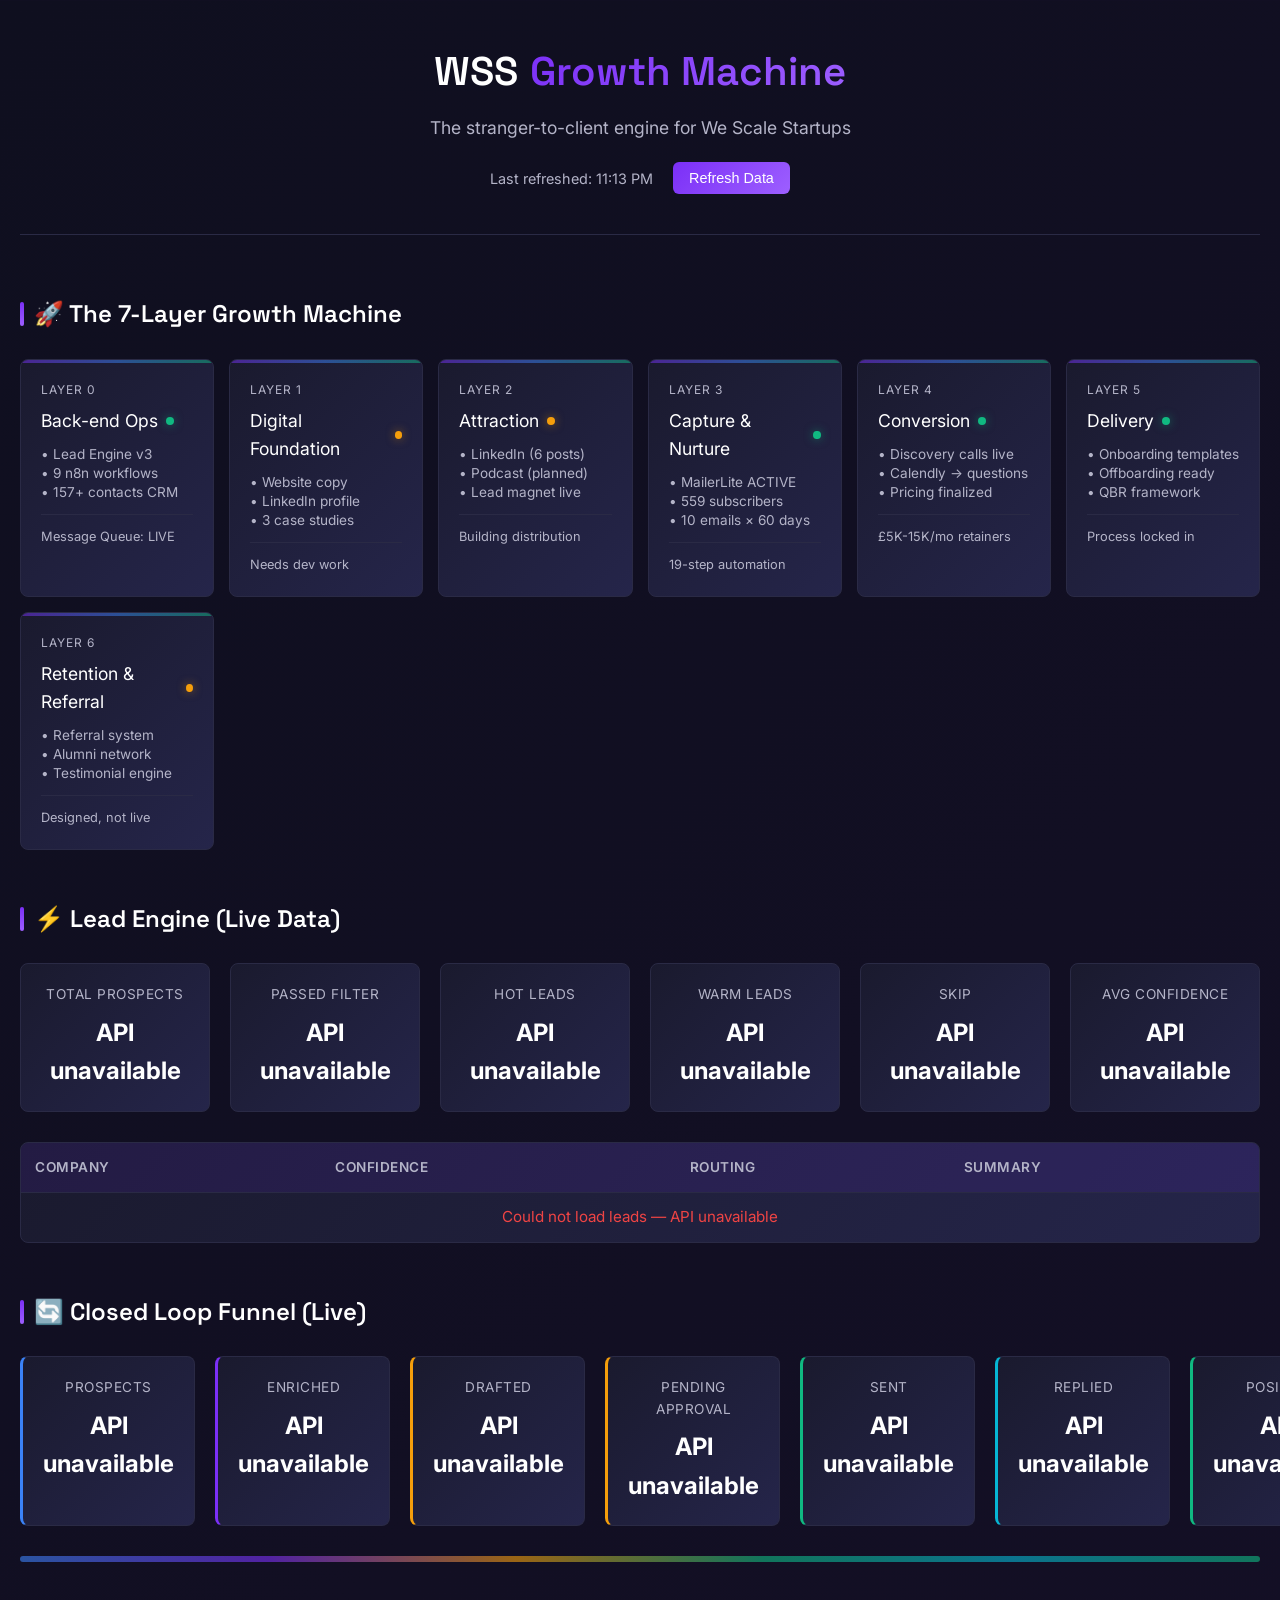
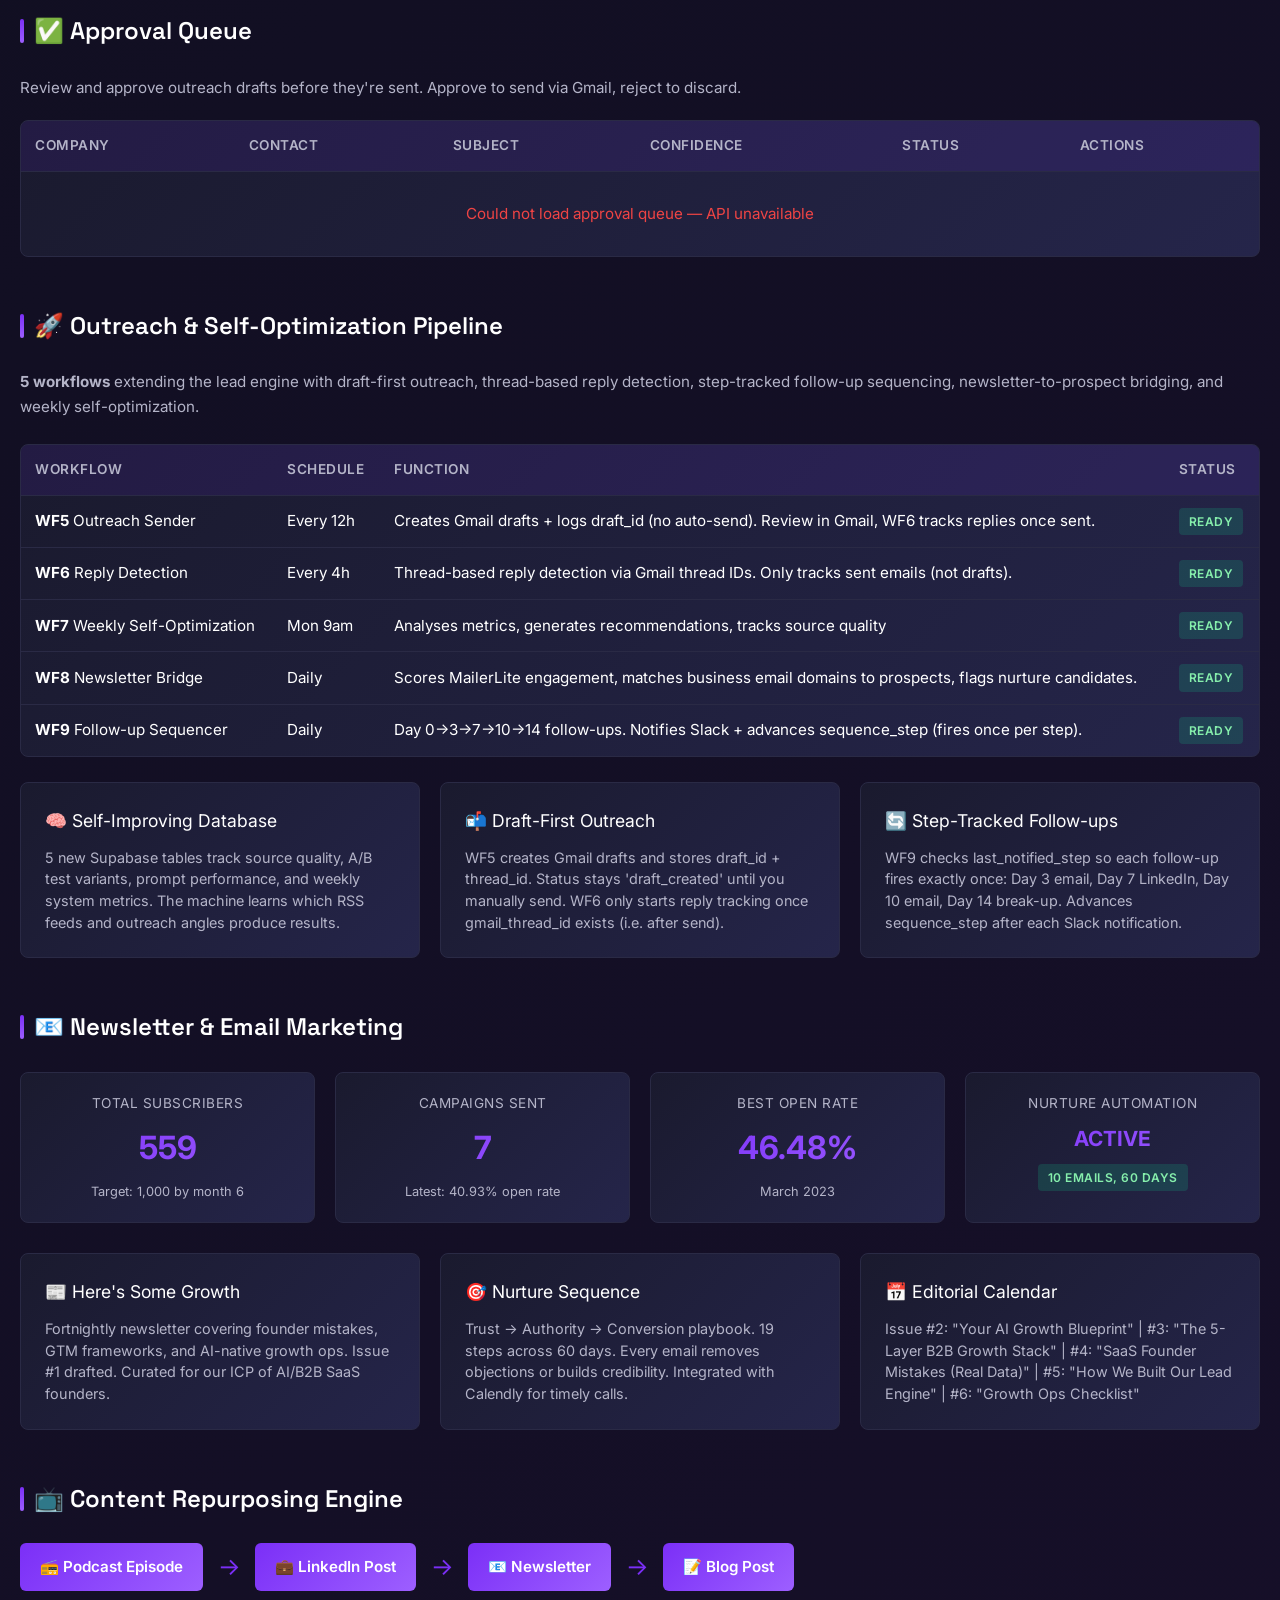
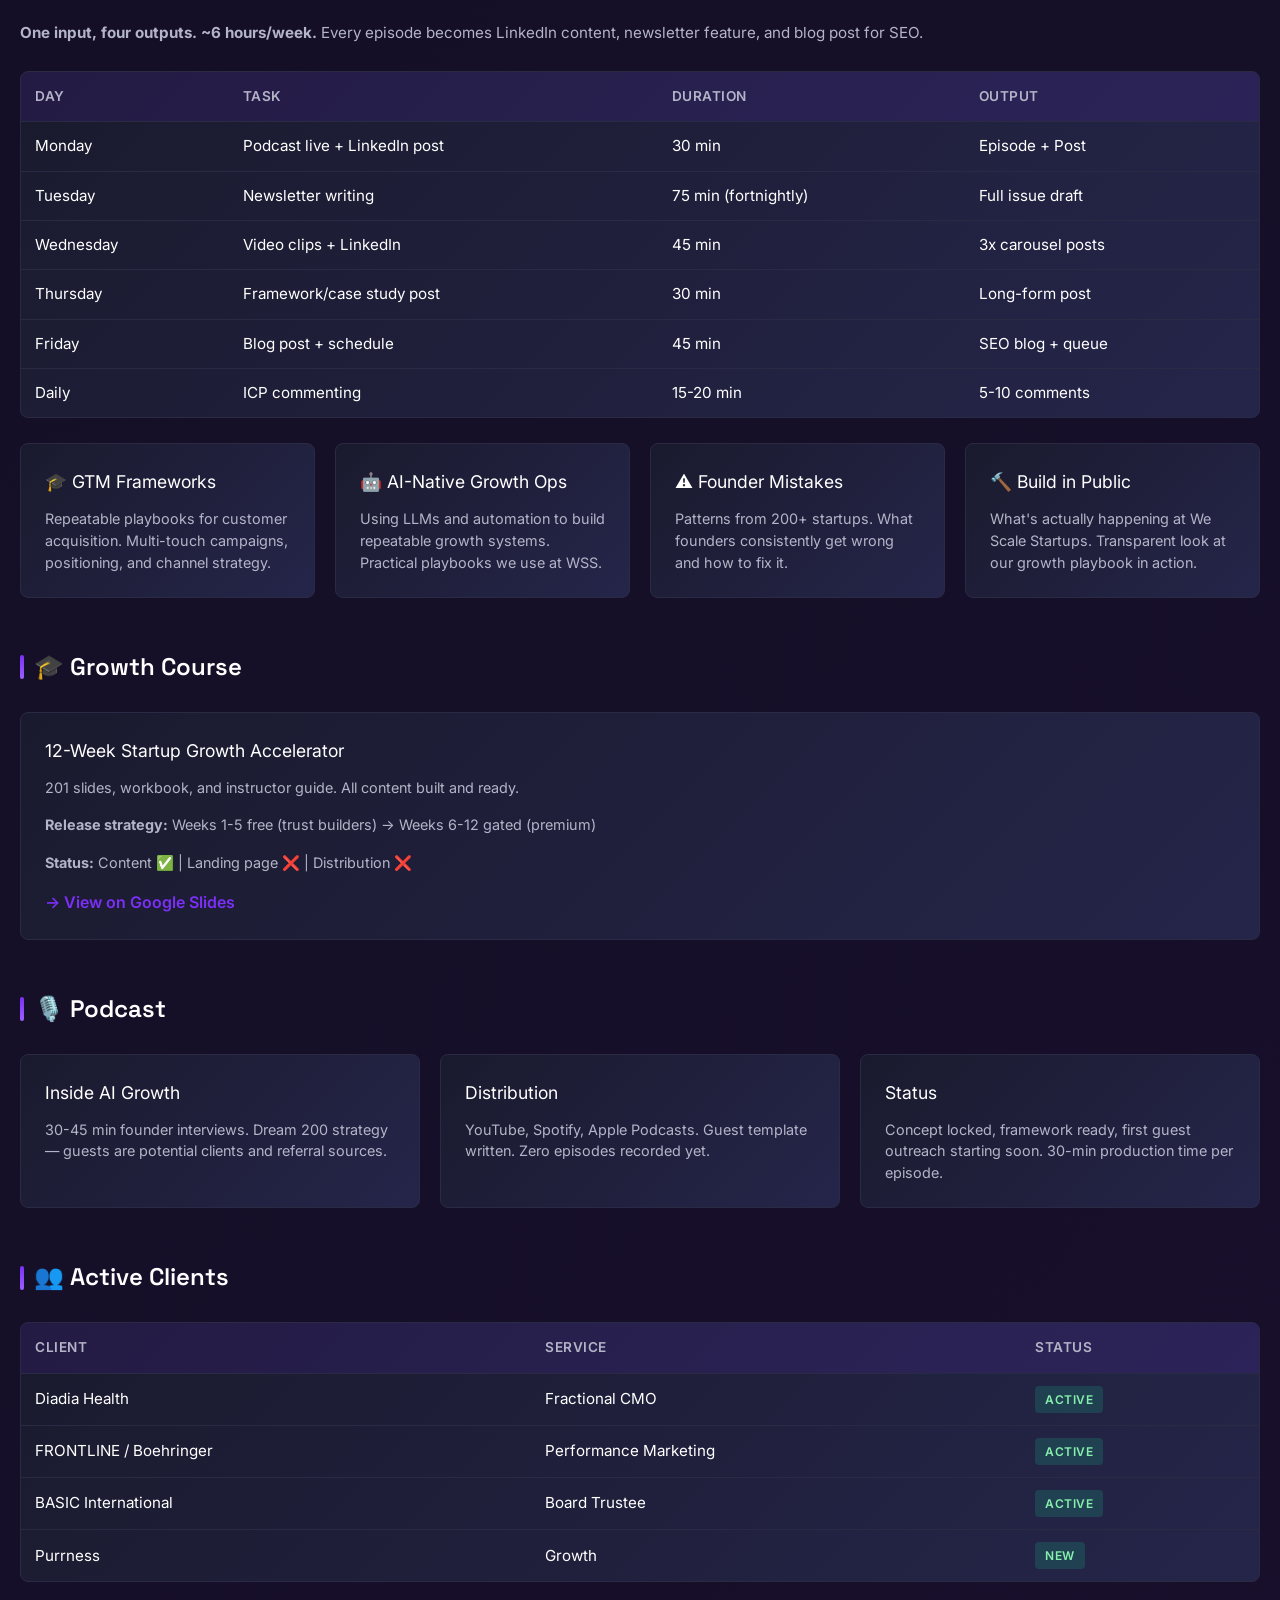
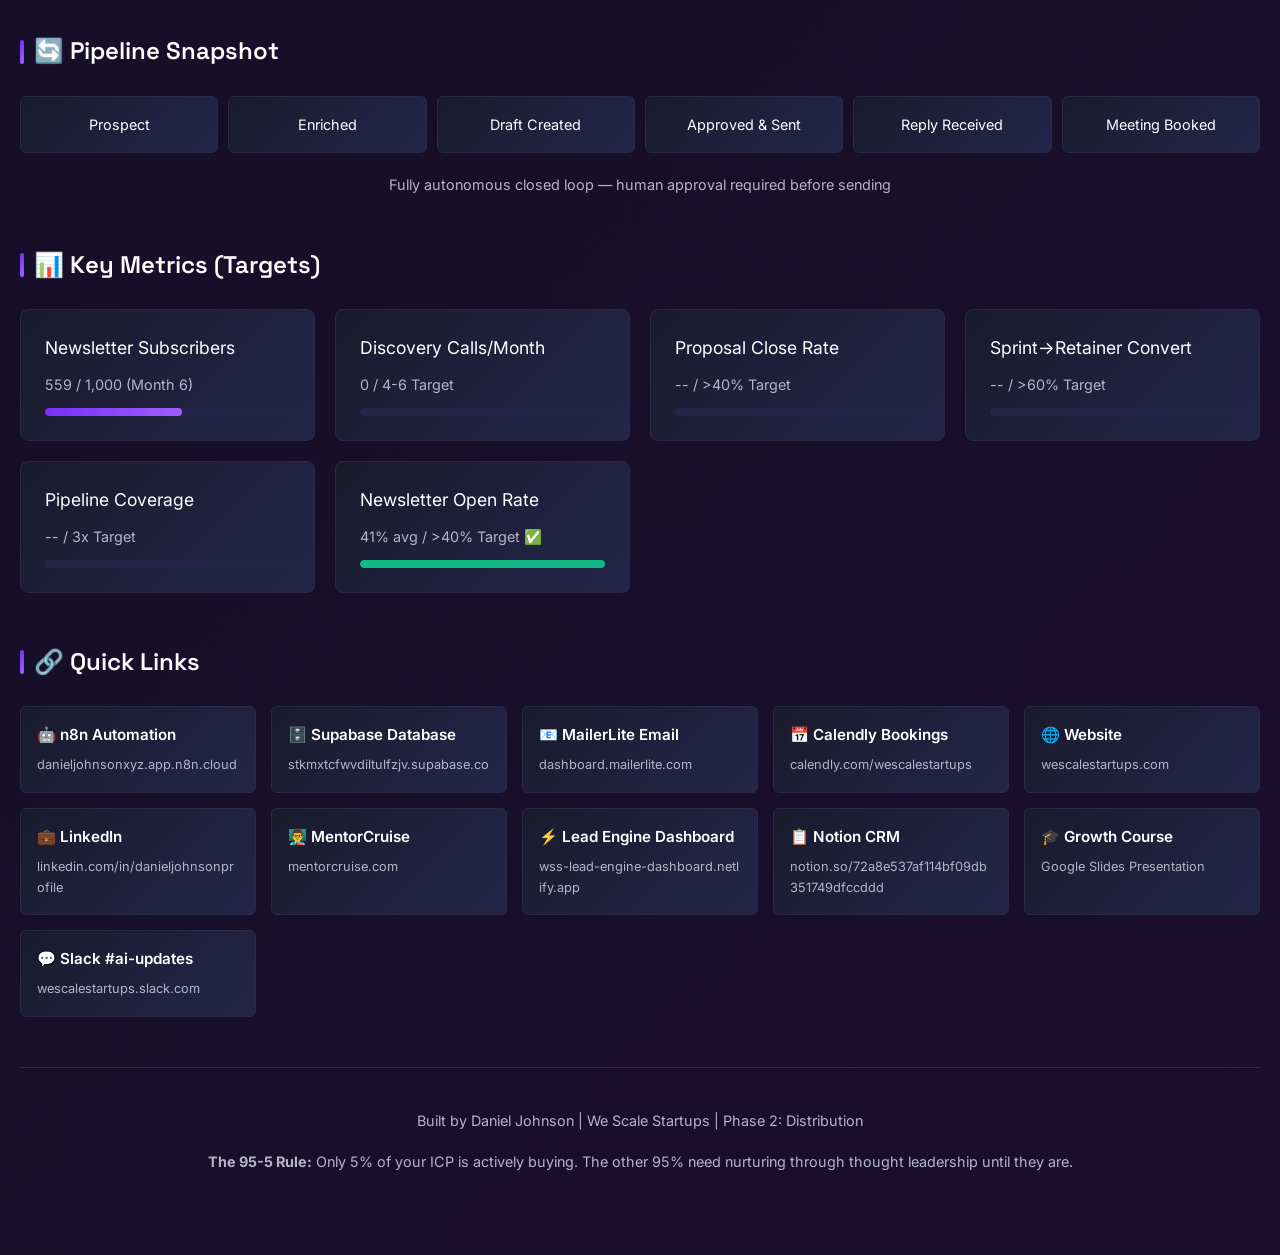
==== commit a0ef1541: "Fix webhook JSON tolerance and add dashboard error states - api.js: tolerate non-JSON n8n responses " ====
--- a/wss-growth-machine.html
+++ b/wss-growth-machine.html
@@ -1224,145 +1224,227 @@
     </div>
 
     <script>
-        const SUPABASE_URL = 'https://stkmxtcfwvdiltulfzjv.supabase.co';
-        const SUPABASE_KEY = 'eyJhbGciOiJIUzI1NiIsInR5cCI6IkpXVCJ9.eyJpc3MiOiJzdXBhYmFzZSIsInJlZiI6InN0a214dGNmd3ZkaWx0dWxmemp2Iiwicm9sZSI6ImFub24iLCJpYXQiOjE3NzM4NDYzNzksImV4cCI6MjA4OTQyMjM3OX0.qycUuiHgv6LSX_ROuQiSzLfL6w7D4tv2ZzLrjHAaGDA';
-
-        const headers = {
-            'apikey': SUPABASE_KEY,
-            'Authorization': `Bearer ${SUPABASE_KEY}`,
-            'Content-Type': 'application/json'
-        };
-
-        async function fetchSupabaseData(endpoint) {
+        // All data is fetched via the server-side API proxy (/api).
+        // No Supabase keys or webhook URLs are exposed to the browser.
+
+        let currentApprovalId = null;
+        let approvalCache = [];
+
+        const API_ERROR = Symbol('API_ERROR');
+
+        async function fetchData(endpoint) {
             try {
-                const response = await fetch(`${SUPABASE_URL}/rest/v1/${endpoint}`, { headers });
-                if (!response.ok) throw new Error(`HTTP ${response.status}`);
+                const response = await fetch('/api?endpoint=' + encodeURIComponent(endpoint));
+                if (!response.ok) throw new Error('HTTP ' + response.status);
                 return await response.json();
             } catch (error) {
-                console.error(`Error fetching ${endpoint}:`, error);
-                return null;
+                console.error('Error fetching ' + endpoint + ':', error);
+                return API_ERROR;
             }
         }
 
-        const N8N_WEBHOOK_URL = 'https://danieljohnsonxyz.app.n8n.cloud/webhook/approval-action';
-        let currentApprovalId = null;
-        let approvalCache = [];
+        function isError(result) {
+            return result === API_ERROR;
+        }
+
+        // ── Safe DOM helpers (no innerHTML) ──
+
+        function setText(id, text) {
+            document.getElementById(id).textContent = text;
+        }
+
+        function clearChildren(el) {
+            while (el.firstChild) el.removeChild(el.firstChild);
+        }
+
+        function createEl(tag, attrs, textContent) {
+            const el = document.createElement(tag);
+            if (attrs) Object.entries(attrs).forEach(([k, v]) => {
+                if (k === 'style' && typeof v === 'object') {
+                    Object.assign(el.style, v);
+                } else {
+                    el.setAttribute(k, v);
+                }
+            });
+            if (textContent != null) el.textContent = textContent;
+            return el;
+        }
+
+        function buildLeadRow(lead) {
+            const tr = createEl('tr');
+            const companyName = (lead.prospects && lead.prospects.company_name) || 'Unknown';
+            const summary = lead.company_summary
+                ? lead.company_summary.substring(0, 50)
+                : (lead.angle_description ? lead.angle_description.substring(0, 50) : '--');
+
+            const tdCompany = createEl('td', null, companyName);
+            const tdConf = createEl('td', null, (lead.confidence_score || 0).toFixed(0) + '%');
+
+            const tdRouting = createEl('td');
+            const badge = createEl('span', { class: 'badge ' + (lead.routing || '').replace('_', ' ') },
+                (lead.routing || '').replace('_', ' ').toUpperCase());
+            tdRouting.appendChild(badge);
+
+            const tdSummary = createEl('td', { style: 'font-size: 0.85rem; color: var(--text-secondary);' }, summary);
+
+            tr.append(tdCompany, tdConf, tdRouting, tdSummary);
+            return tr;
+        }
+
+        function buildApprovalRow(a) {
+            const tr = createEl('tr');
+
+            const tdCompany = createEl('td', { style: 'font-weight:600;' }, a.company_name || '--');
+
+            const tdContact = createEl('td');
+            tdContact.appendChild(document.createTextNode(a.contact_name || '--'));
+            tdContact.appendChild(createEl('br'));
+            const emailSpan = createEl('span', { style: 'font-size:0.8rem; color:var(--text-secondary);' }, a.contact_email || '');
+            tdContact.appendChild(emailSpan);
+
+            const tdSubject = createEl('td', { style: 'font-size:0.9rem;' }, (a.email_subject || '--').substring(0, 40));
+
+            const tdConf = createEl('td', null, (a.confidence_score || '--') + '%');
+
+            const statusColor = a.status === 'pending' ? 'var(--warning)'
+                : a.status === 'sent' ? 'var(--success)'
+                : a.status === 'rejected' ? 'var(--error)'
+                : 'var(--text-secondary)';
+            const tdStatus = createEl('td');
+            tdStatus.appendChild(createEl('span', { style: 'color:' + statusColor + '; font-weight:600; font-size:0.85rem;' }, a.status.toUpperCase()));
+
+            const tdActions = createEl('td');
+            if (a.status === 'pending') {
+                const previewBtn = createEl('button', { style: 'padding:6px 14px; background:var(--accent-blue); color:white; border:none; border-radius:6px; cursor:pointer; font-size:0.8rem; margin-right:6px;' }, 'Preview');
+                previewBtn.addEventListener('click', () => previewEmail(a.id));
+
+                const approveBtn = createEl('button', { style: 'padding:6px 14px; background:var(--success); color:white; border:none; border-radius:6px; cursor:pointer; font-size:0.8rem; margin-right:6px;' }, 'Approve');
+                approveBtn.addEventListener('click', (e) => handleApproval(a.id, 'approve', e));
+
+                const rejectBtn = createEl('button', { style: 'padding:6px 14px; background:var(--error); color:white; border:none; border-radius:6px; cursor:pointer; font-size:0.8rem;' }, 'Reject');
+                rejectBtn.addEventListener('click', (e) => handleApproval(a.id, 'reject', e));
+
+                tdActions.append(previewBtn, approveBtn, rejectBtn);
+            } else {
+                const reviewedText = a.reviewed_at ? new Date(a.reviewed_at).toLocaleDateString() : '--';
+                tdActions.appendChild(createEl('span', { style: 'color:var(--text-secondary); font-size:0.8rem;' }, reviewedText));
+            }
+
+            tr.append(tdCompany, tdContact, tdSubject, tdConf, tdStatus, tdActions);
+            return tr;
+        }
+
+        // ── Data loading ──
 
         async function loadData() {
             const [prospects, kpiLeads, tableLeads, outreach, approvals] = await Promise.all([
-                fetchSupabaseData('prospects?select=id,company_name,rule_filter_passed,ingested_at&order=ingested_at.desc'),
-                fetchSupabaseData('enriched_leads?select=id,confidence_score,routing'),
-                fetchSupabaseData('enriched_leads?select=id,prospect_id,confidence_score,routing,company_summary,angle_description,enriched_at,prospects!enriched_leads_prospect_id_fkey(company_name)&order=confidence_score.desc&limit=20'),
-                fetchSupabaseData('outreach_log?select=id,status,reply_sentiment,created_at'),
-                fetchSupabaseData('approval_queue?select=*&order=created_at.desc&limit=20')
+                fetchData('prospects?select=id,company_name,rule_filter_passed,ingested_at&order=ingested_at.desc'),
+                fetchData('enriched_leads?select=id,confidence_score,routing'),
+                fetchData('enriched_leads?select=id,prospect_id,confidence_score,routing,company_summary,angle_description,enriched_at,prospects!enriched_leads_prospect_id_fkey(company_name)&order=confidence_score.desc&limit=20'),
+                fetchData('outreach_log?select=id,status,reply_sentiment,created_at'),
+                fetchData('approval_queue?select=*&order=created_at.desc&limit=20')
             ]);
 
+            const ERR = 'API unavailable';
+            const anyError = isError(prospects) || isError(kpiLeads) || isError(outreach) || isError(approvals);
+
             // Lead engine stats
-            if (prospects && prospects.length > 0) {
-                document.getElementById('totalProspects').textContent = prospects.length;
-                document.getElementById('passedFilter').textContent = prospects.filter(p => p.rule_filter_passed === true).length;
+            if (isError(prospects)) {
+                setText('totalProspects', ERR);
+                setText('passedFilter', ERR);
+            } else if (prospects && prospects.length > 0) {
+                setText('totalProspects', prospects.length);
+                setText('passedFilter', prospects.filter(p => p.rule_filter_passed === true).length);
             } else {
-                document.getElementById('totalProspects').textContent = '0';
-                document.getElementById('passedFilter').textContent = '0';
+                setText('totalProspects', '0');
+                setText('passedFilter', '0');
             }
 
-            // Routing stats
-            if (kpiLeads && kpiLeads.length > 0) {
+            if (isError(kpiLeads)) {
+                setText('hotLeads', ERR);
+                setText('warmLeads', ERR);
+                setText('skipLeads', ERR);
+                setText('avgConfidence', ERR);
+            } else if (kpiLeads && kpiLeads.length > 0) {
                 const hot = kpiLeads.filter(l => l.routing === 'hot_lead').length;
                 const warm = kpiLeads.filter(l => l.routing === 'warm_lead').length;
                 const skip = kpiLeads.filter(l => l.routing === 'skip').length;
-                const avgConfidence = (kpiLeads.reduce((sum, l) => sum + (l.confidence_score || 0), 0) / kpiLeads.length).toFixed(1);
-                document.getElementById('hotLeads').textContent = hot;
-                document.getElementById('warmLeads').textContent = warm;
-                document.getElementById('skipLeads').textContent = skip;
-                document.getElementById('avgConfidence').textContent = avgConfidence + '%';
+                const avg = (kpiLeads.reduce((s, l) => s + (l.confidence_score || 0), 0) / kpiLeads.length).toFixed(1);
+                setText('hotLeads', hot);
+                setText('warmLeads', warm);
+                setText('skipLeads', skip);
+                setText('avgConfidence', avg + '%');
             } else {
-                document.getElementById('hotLeads').textContent = '0';
-                document.getElementById('warmLeads').textContent = '0';
-                document.getElementById('skipLeads').textContent = '0';
-                document.getElementById('avgConfidence').textContent = '--';
+                setText('hotLeads', '0');
+                setText('warmLeads', '0');
+                setText('skipLeads', '0');
+                setText('avgConfidence', '--');
             }
 
-            // === FUNNEL METRICS ===
-            const totalProspects = prospects ? prospects.length : 0;
-            const totalEnriched = kpiLeads ? kpiLeads.length : 0;
-            const drafted = outreach ? outreach.filter(o => o.status === 'draft_created').length : 0;
-            const pending = approvals ? approvals.filter(a => a.status === 'pending').length : 0;
-            const sent = outreach ? outreach.filter(o => o.status === 'sent').length : 0;
-            const replied = outreach ? outreach.filter(o => o.status === 'replied').length : 0;
-            const positive = outreach ? outreach.filter(o => o.reply_sentiment === 'positive').length : 0;
-
-            document.getElementById('funnelProspects').textContent = totalProspects;
-            document.getElementById('funnelEnriched').textContent = totalEnriched;
-            document.getElementById('funnelDrafted').textContent = drafted;
-            document.getElementById('funnelPending').textContent = pending;
-            document.getElementById('funnelSent').textContent = sent;
-            document.getElementById('funnelReplied').textContent = replied;
-            document.getElementById('funnelPositive').textContent = positive;
-
-            // === APPROVAL QUEUE ===
-            approvalCache = approvals || [];
-            renderApprovalQueue(approvalCache);
-
-            // Leads table
-            if (tableLeads && tableLeads.length > 0) {
-                const tableBody = document.getElementById('leadsTable');
-                tableBody.innerHTML = tableLeads.map(lead => {
-                    const companyName = (lead.prospects && lead.prospects.company_name) || 'Unknown';
-                    const summary = lead.company_summary ? lead.company_summary.substring(0, 50) : (lead.angle_description ? lead.angle_description.substring(0, 50) : '--');
-                    return `
-                    <tr>
-                        <td>${companyName}</td>
-                        <td>${(lead.confidence_score || 0).toFixed(0)}%</td>
-                        <td><span class="badge ${lead.routing.replace('_', ' ')}">${lead.routing.replace('_', ' ').toUpperCase()}</span></td>
-                        <td style="font-size: 0.85rem; color: var(--text-secondary);">${summary}</td>
-                    </tr>`;
-                }).join('');
+            // Funnel metrics
+            const totalP = isError(prospects) ? ERR : (prospects ? prospects.length : 0);
+            const totalE = isError(kpiLeads) ? ERR : (kpiLeads ? kpiLeads.length : 0);
+            const drafted = isError(outreach) ? ERR : (outreach ? outreach.filter(o => o.status === 'draft_created').length : 0);
+            const pending = isError(approvals) ? ERR : (approvals ? approvals.filter(a => a.status === 'pending').length : 0);
+            const sent = isError(outreach) ? ERR : (outreach ? outreach.filter(o => o.status === 'sent').length : 0);
+            const replied = isError(outreach) ? ERR : (outreach ? outreach.filter(o => o.status === 'replied').length : 0);
+            const positive = isError(outreach) ? ERR : (outreach ? outreach.filter(o => o.reply_sentiment === 'positive').length : 0);
+
+            setText('funnelProspects', totalP);
+            setText('funnelEnriched', totalE);
+            setText('funnelDrafted', drafted);
+            setText('funnelPending', pending);
+            setText('funnelSent', sent);
+            setText('funnelReplied', replied);
+            setText('funnelPositive', positive);
+
+            // Approval queue — safe DOM
+            approvalCache = isError(approvals) ? [] : (approvals || []);
+            const approvalTbody = document.getElementById('approvalTable');
+            clearChildren(approvalTbody);
+            if (isError(approvals)) {
+                const tr = createEl('tr');
+                tr.appendChild(createEl('td', { colspan: '6', style: 'text-align: center; color: var(--error); padding: 30px;' }, 'Could not load approval queue — API unavailable'));
+                approvalTbody.appendChild(tr);
+            } else if (approvalCache.length === 0) {
+                const tr = createEl('tr');
+                tr.appendChild(createEl('td', { colspan: '6', style: 'text-align: center; color: var(--text-secondary); padding: 30px;' }, 'No items in approval queue'));
+                approvalTbody.appendChild(tr);
             } else {
-                document.getElementById('leadsTable').innerHTML = '<tr><td colspan="4" style="text-align: center; color: var(--text-secondary);">No leads found</td></tr>';
+                approvalCache.forEach(a => approvalTbody.appendChild(buildApprovalRow(a)));
             }
 
+            // Leads table — safe DOM
+            const leadsTbody = document.getElementById('leadsTable');
+            clearChildren(leadsTbody);
+            if (isError(tableLeads)) {
+                const tr = createEl('tr');
+                tr.appendChild(createEl('td', { colspan: '4', style: 'text-align: center; color: var(--error);' }, 'Could not load leads — API unavailable'));
+                leadsTbody.appendChild(tr);
+            } else if (tableLeads && tableLeads.length > 0) {
+                tableLeads.forEach(lead => leadsTbody.appendChild(buildLeadRow(lead)));
+            } else {
+                const tr = createEl('tr');
+                tr.appendChild(createEl('td', { colspan: '4', style: 'text-align: center; color: var(--text-secondary);' }, 'No leads found'));
+                leadsTbody.appendChild(tr);
+            }
+
             // Timestamp
-            const now = new Date();
-            document.getElementById('lastRefresh').textContent = now.toLocaleTimeString([], { hour: '2-digit', minute: '2-digit' });
+            setText('lastRefresh', new Date().toLocaleTimeString([], { hour: '2-digit', minute: '2-digit' }));
             document.getElementById('refreshBtn').disabled = false;
-            document.getElementById('refreshText').textContent = 'Refresh Data';
-        }
-
-        function renderApprovalQueue(approvals) {
-            const tbody = document.getElementById('approvalTable');
-            if (!approvals || approvals.length === 0) {
-                tbody.innerHTML = '<tr><td colspan="6" style="text-align: center; color: var(--text-secondary); padding: 30px;">No items in approval queue</td></tr>';
-                return;
-            }
-            tbody.innerHTML = approvals.map(a => {
-                const statusColor = a.status === 'pending' ? 'var(--warning)' : a.status === 'sent' ? 'var(--success)' : a.status === 'rejected' ? 'var(--error)' : 'var(--text-secondary)';
-                const statusLabel = a.status.toUpperCase();
-                const actions = a.status === 'pending' ? `
-                    <button onclick="previewEmail('${a.id}')" style="padding:6px 14px; background:var(--accent-blue); color:white; border:none; border-radius:6px; cursor:pointer; font-size:0.8rem; margin-right:6px;">Preview</button>
-                    <button onclick="handleApproval('${a.id}', 'approve')" style="padding:6px 14px; background:var(--success); color:white; border:none; border-radius:6px; cursor:pointer; font-size:0.8rem; margin-right:6px;">✅</button>
-                    <button onclick="handleApproval('${a.id}', 'reject')" style="padding:6px 14px; background:var(--error); color:white; border:none; border-radius:6px; cursor:pointer; font-size:0.8rem;">❌</button>
-                ` : `<span style="color:var(--text-secondary); font-size:0.8rem;">${a.reviewed_at ? new Date(a.reviewed_at).toLocaleDateString() : '--'}</span>`;
-                return `
-                <tr>
-                    <td style="font-weight:600;">${a.company_name || '--'}</td>
-                    <td>${a.contact_name || '--'}<br><span style="font-size:0.8rem; color:var(--text-secondary);">${a.contact_email || ''}</span></td>
-                    <td style="font-size:0.9rem;">${(a.email_subject || '--').substring(0, 40)}</td>
-                    <td>${a.confidence_score || '--'}%</td>
-                    <td><span style="color:${statusColor}; font-weight:600; font-size:0.85rem;">${statusLabel}</span></td>
-                    <td>${actions}</td>
-                </tr>`;
-            }).join('');
-        }
+            setText('refreshText', 'Refresh Data');
+        }
+
+        // ── Approval actions (routed through server-side proxy) ──
 
         function previewEmail(approvalId) {
             const item = approvalCache.find(a => a.id === approvalId);
             if (!item) return;
             currentApprovalId = approvalId;
-            document.getElementById('modalTitle').textContent = item.company_name || 'Email Preview';
-            document.getElementById('modalTo').textContent = `${item.contact_name} <${item.contact_email}>`;
-            document.getElementById('modalSubject').textContent = item.email_subject;
-            document.getElementById('modalBody').textContent = item.email_body;
+            setText('modalTitle', item.company_name || 'Email Preview');
+            setText('modalTo', (item.contact_name || '') + ' <' + (item.contact_email || '') + '>');
+            setText('modalSubject', item.email_subject || '');
+            setText('modalBody', item.email_body || '');
             document.getElementById('emailModal').style.display = 'flex';
         }
 
@@ -1371,16 +1453,19 @@
             currentApprovalId = null;
         }
 
-        async function handleApproval(approvalId, action) {
-            if (!confirm(`${action === 'approve' ? 'Approve and SEND this email?' : 'Reject this outreach draft?'}`)) return;
-
-            const btn = event.target;
-            const originalText = btn.textContent;
-            btn.textContent = '...';
-            btn.disabled = true;
+        async function handleApproval(approvalId, action, evt) {
+            if (!confirm(action === 'approve' ? 'Approve and SEND this email?' : 'Reject this outreach draft?')) return;
+
+            const btn = evt ? evt.target : null;
+            let originalText;
+            if (btn) {
+                originalText = btn.textContent;
+                btn.textContent = '...';
+                btn.disabled = true;
+            }
 
             try {
-                const response = await fetch(N8N_WEBHOOK_URL, {
+                const response = await fetch('/api', {
                     method: 'POST',
                     headers: { 'Content-Type': 'application/json' },
                     body: JSON.stringify({ approval_id: approvalId, action: action })
@@ -1388,16 +1473,14 @@
                 const result = await response.json();
                 if (result.success) {
                     closeModal();
-                    await loadData(); // Refresh to show updated status
+                    await loadData();
                 } else {
                     alert('Action failed: ' + (result.error || 'Unknown error'));
-                    btn.textContent = originalText;
-                    btn.disabled = false;
+                    if (btn) { btn.textContent = originalText; btn.disabled = false; }
                 }
             } catch (error) {
                 alert('Network error: ' + error.message);
-                btn.textContent = originalText;
-                btn.disabled = false;
+                if (btn) { btn.textContent = originalText; btn.disabled = false; }
             }
         }
 
@@ -1407,9 +1490,8 @@
         });
 
         async function refreshData() {
-            const btn = document.getElementById('refreshBtn');
-            btn.disabled = true;
-            document.getElementById('refreshText').textContent = 'Refreshing...';
+            document.getElementById('refreshBtn').disabled = true;
+            setText('refreshText', 'Refreshing...');
             await loadData();
         }
 
